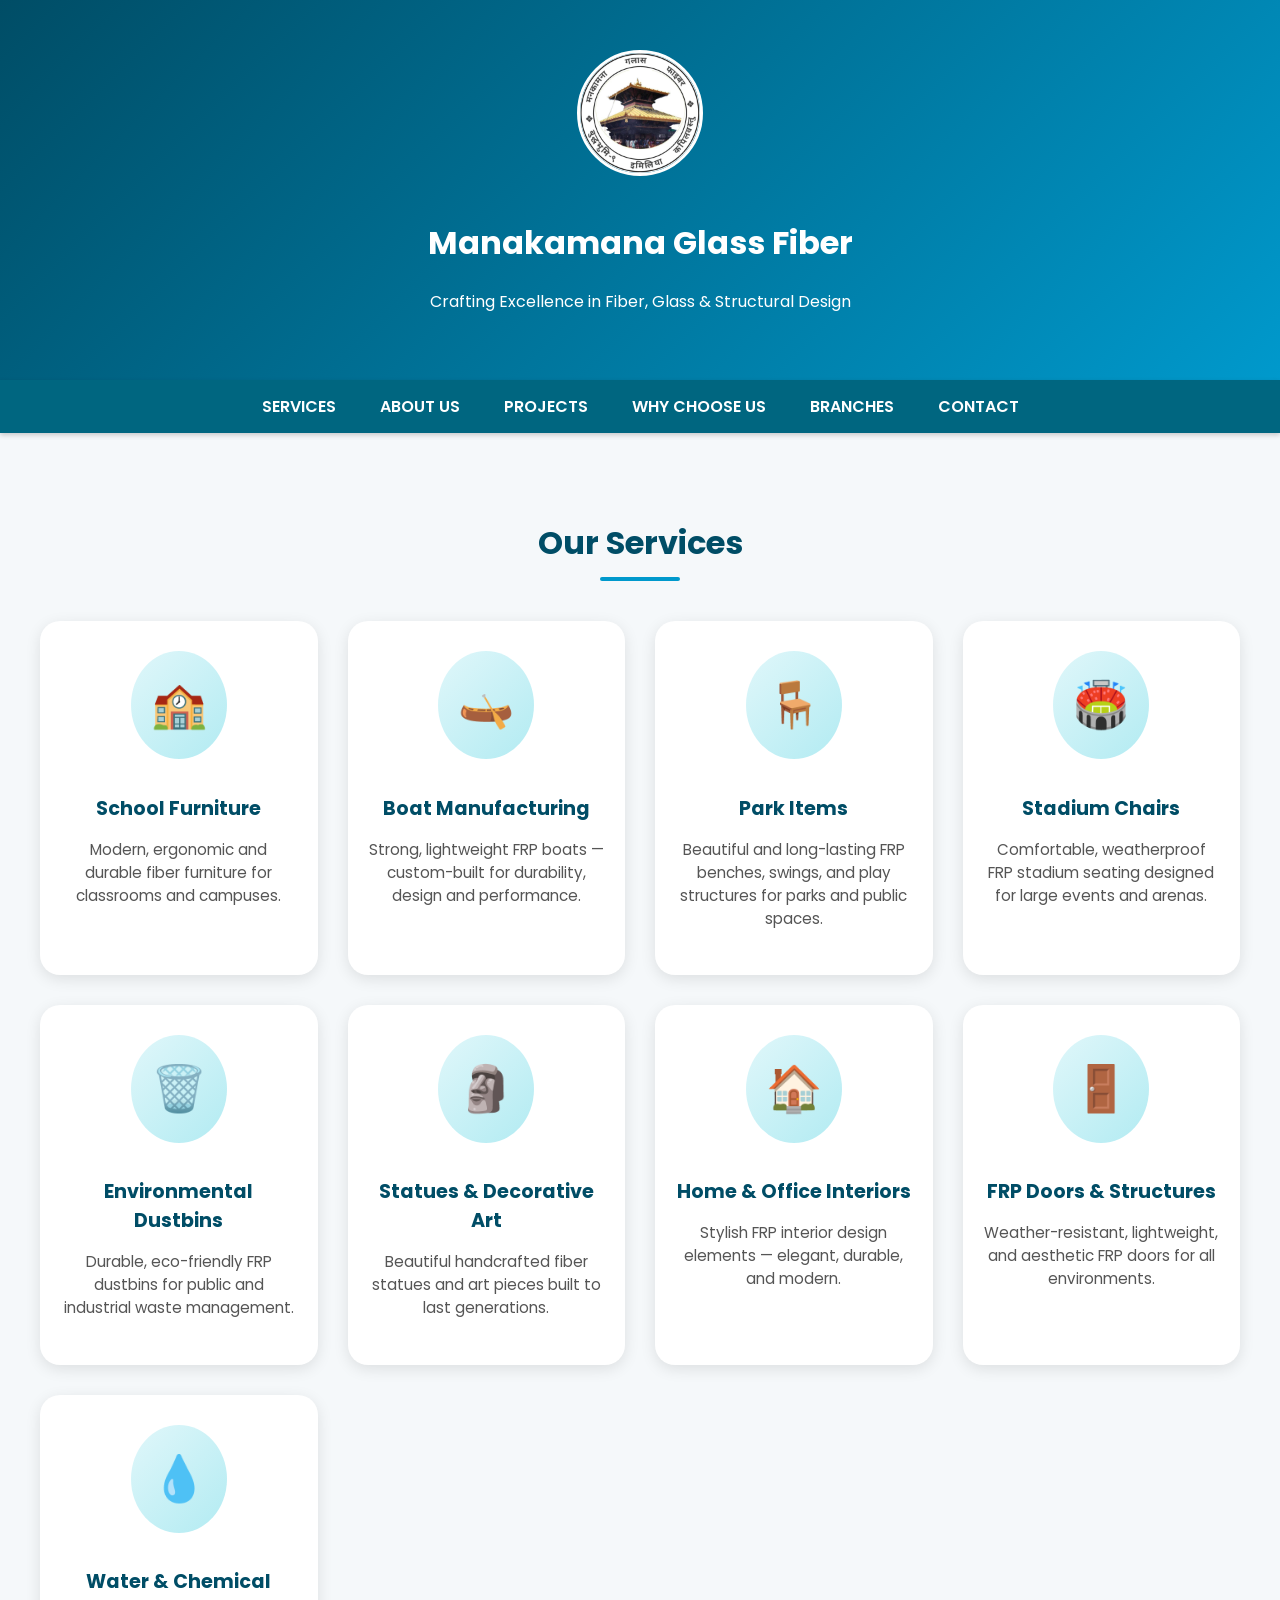
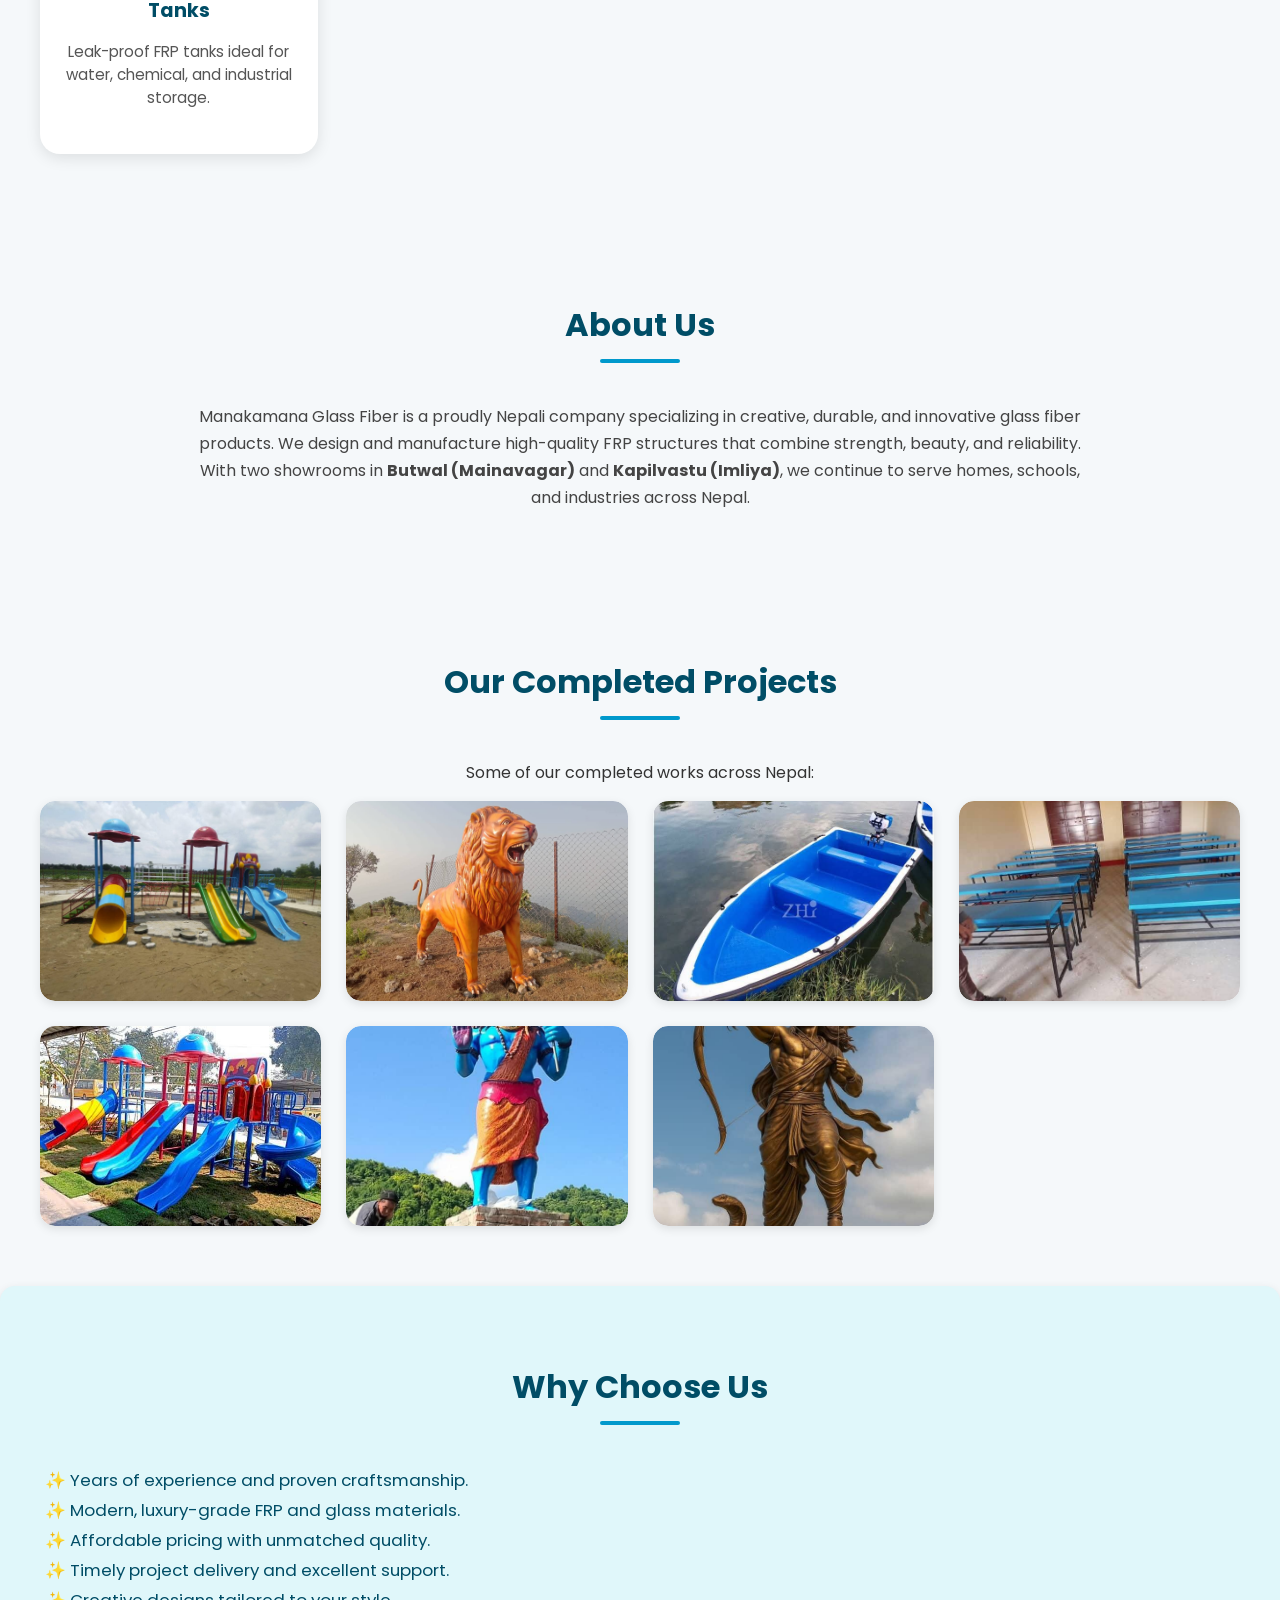
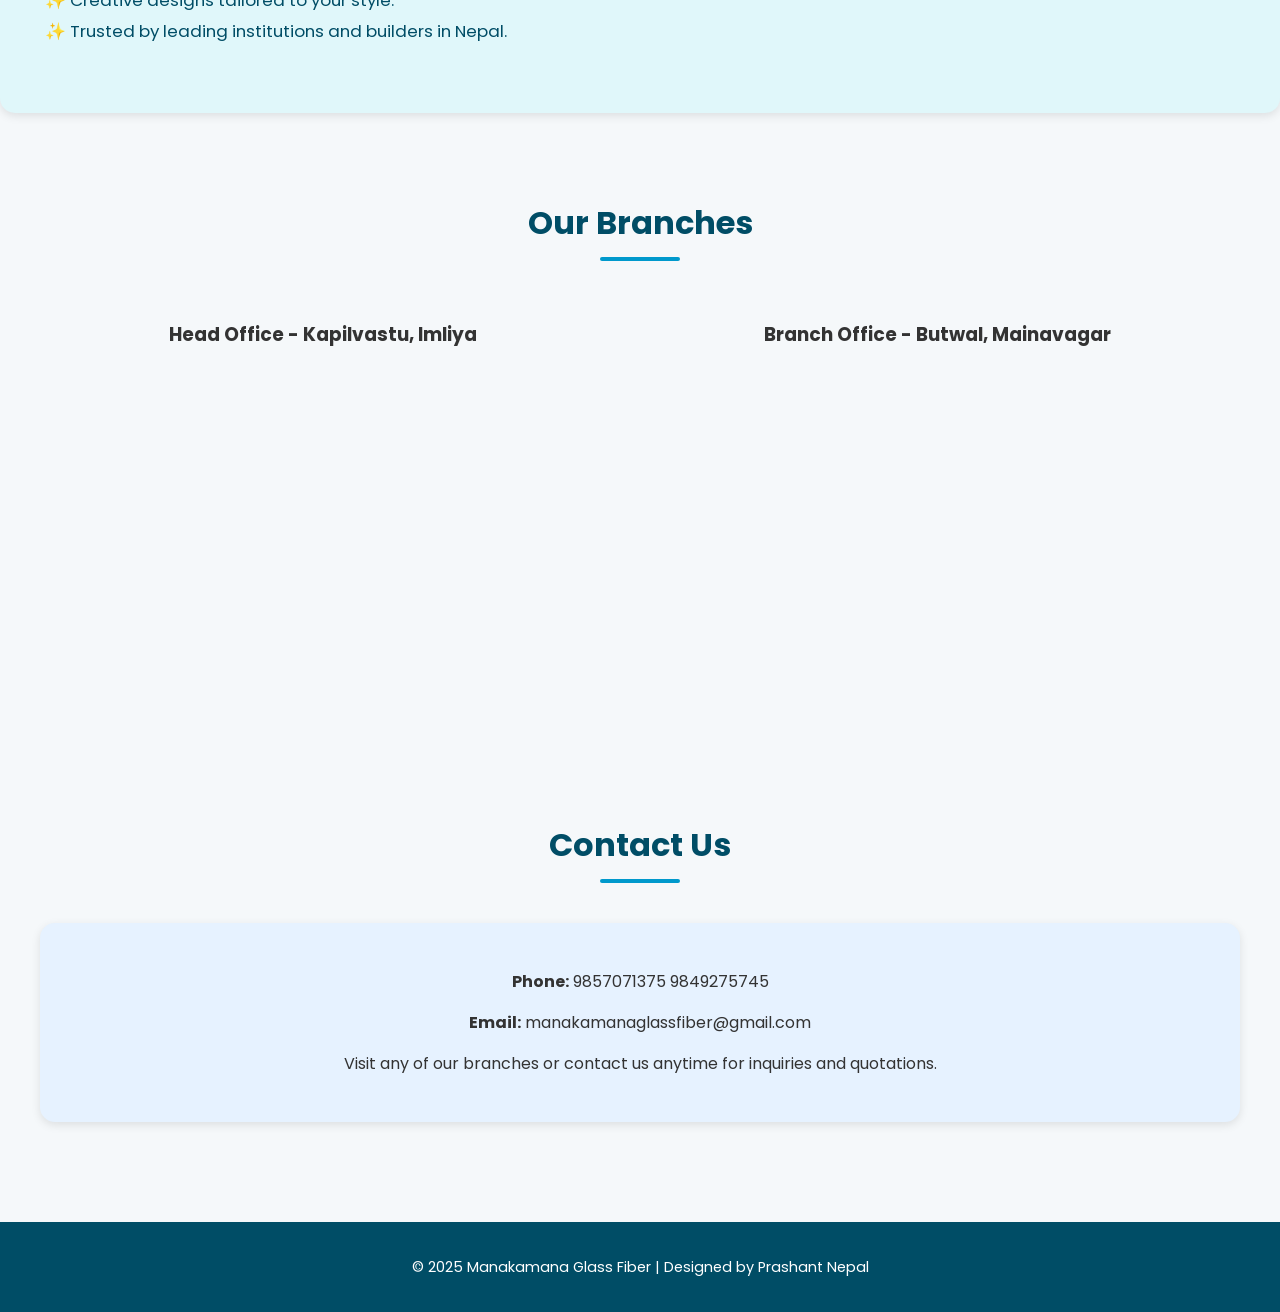
==== index.html @ ef87bfcb "Update index.html" ====
<!DOCTYPE html>
 <html lang="en">
 <head> <meta charset="UTF-8" /> 
<meta name="viewport"
 content="width=device-width, initial-scale=1.0" /> 
<title>Manakamana Glass Fiber | FRP & Fiber Works in Nepal</title>
 <meta name="description" content="Manakamana Glass Fiber specializes in FRP doors, furniture, park items, stadium chairs, boats, tanks, and decorative art across Nepal. Based in Kapilvastu & Butwal."> 
  <meta name="keywords" content="Manakamana Glass Fiber, FRP Nepal, Fiber Works Nepal, Fiberglass Nepal, FRP doors, fiber statues" />
  <meta name="author" content="Manakamana Glass Fiber" />
  <meta name="google-site-verification" content="ISjshIAWrfV8beKKimIus9hTiNmr8MGzmc7Oz-v97TQ" />
  <link rel="icon" href="favicon.ico" type="image/x-icon">
  <style>
 @import url('https://fonts.googleapis.com/css2?family=Poppins:wght@400;600;700&display=swap');
 html { 
scroll-behavior: smooth;
 } 
body { 
font-family: 'Poppins', sans-serif;
 margin: 0; 
padding: 0; 
background-color: #f5f8fa;
 color: #333; 
}
 header {
 background: linear-gradient(135deg, #004d66, #0099cc);
 color: white;
 text-align: center;
 padding: 50px 20px; 
box-shadow: 0 3px 10px rgba(0, 0, 0, 0.2); } 
header img {
 width: 120px;
 height: 120px;
 border-radius: 50%;
 border: 3px solid white; 
margin-bottom: 15px; 
transition: transform 0.3s ease; } 
header img:hover {
 transform: scale(1.08); }
nav { background-color: #006680; display: flex;
 justify-content: center; 
flex-wrap: wrap;
 box-shadow: 0 2px 5px rgba(0, 0, 0, 0.2); }
nav a {
 color: white;
 padding: 14px 22px;
 text-decoration: none;
 font-weight: 600; 
text-transform: uppercase;
transition: background 0.3s;
}
nav a:hover {
 background-color: #0099cc; 
}
 section {
 padding: 60px 20px; 
max-width: 1200px;
 margin: auto; 
animation: fadeInUp 0.8s ease; }
 h2 { 
color: #004d66; 
text-align: center; 
margin-bottom: 40px; 
font-size: 2em;
 position: relative; }
h2::after { 
content: ''; 
display: block; 
width: 80px;
 height: 4px;
 background: #0099cc;
 margin: 10px auto 0;
 border-radius: 2px; }
/* Services */ 
.services { 
display: grid;
 grid-template-columns: repeat(auto-fit, minmax(270px, 1fr));
 gap: 30px;
 }
 .service {
 background-color: white;
 border-radius: 20px;
 padding: 30px 20px;
 text-align: center; 
box-shadow: 0 4px 15px rgba(0, 0, 0, 0.1);
 transition: all 0.4s ease;
 position: relative;
 overflow: hidden;
 }
.service:hover {
 transform: translateY(-10px); 
box-shadow: 0 10px 25px rgba(0, 0, 0, 0.15); 
}
.service-icon { 
font-size: 45px;
 margin-bottom: 15px;
 color: #0099cc;
 background: linear-gradient(135deg, #e0f7fa, #b2ebf2); 
padding: 20px;
 border-radius: 50%;
 display: inline-block;
 transition: transform 0.3s;
 }
.service:hover .service-icon {
 transform: rotate(10deg) scale(1.1);
 }
 .service h3 { 
color: #004d66;
 font-size: 1.2em;
 margin-bottom: 10px;
 }
.service p { 
color: #555; 
font-size: 0.95em;
 }
 /* About */
 #about p { 
max-width: 900px;
 margin: auto; 
text-align: center;
 font-size: 1em;
 line-height: 1.7; 
color: #444;
 }
/* Projects */
 .projects { 
display: grid; 
grid-template-columns: repeat(auto-fit, minmax(260px, 1fr));
 gap: 25px;
 justify-content: center; 
} 
.project-box { 
width: 100%;
 height: 200px;
 border-radius: 15px; 
overflow: hidden;
 box-shadow: 0 3px 10px rgba(0, 0, 0, 0.1);
 transition: transform 0.3s ease;
 position: relative; 
}
.project-box:hover { 
transform: scale(1.05);
 }
 .projects img { 
width: 100%; 
height: 100%; 
object-fit: cover; 
border-radius: 15px; 
}
 /* Why Us */
 .why-us {
 background-color: #e0f7fa;
 padding: 50px; 
border-radius: 15px;
 box-shadow: 0 3px 10px rgba(0, 0, 0, 0.1); 
}
.why-us ul { 
list-style-type: "✨ "; 
padding-left: 20px;
 font-size: 1.05em;
 line-height: 1.8;
 color: #004d66; 
} 
/* Map */
 .map-container {
 display: flex;
 flex-wrap: wrap;
 justify-content: space-around;
 gap: 30px;
 }
iframe { 
border: 0;
 width: 100%;
 max-width: 500px; 
height: 300px;
 border-radius: 15px;
 }
 /* Contact */
 .contact {
 background-color: #e6f2ff;
 border-radius: 15px; 
padding: 30px;
 text-align: center; 
box-shadow: 0 3px 10px rgba(0, 0, 0, 0.1);
 }
footer { 
background-color: #004d66; 
color: white;
 text-align: center;
 padding: 20px; 
font-size: 0.9em;
 margin-top: 40px;
 }
 @keyframes fadeInUp { 
0% {
 opacity: 0;
 transform: translateY(20px);
 }
 100% {
 opacity: 1;
 transform: translateY(0);
 }
 }
@media (max-width: 768px) {
 header img {
 width: 90px;
 height: 90px;
 }
 }
 </style>
 </head>
 <body> 
<header> 
<img src="logo.jpg.jpg" alt="Manakamana Glass Fiber Logo" />
 <h1>Manakamana Glass Fiber</h1>
 <p>Crafting Excellence in Fiber, Glass & Structural Design</p> 
</header>
<nav>
 <a href="#services">Services</a> 
<a href="#about">About Us</a>
 <a href="#projects">Projects</a>
 <a href="#whyus">Why Choose Us</a> 
<a href="#branches">Branches</a>
 <a href="#contact">Contact</a> 
</nav>
 <!-- Services --> 
<section id="services"> 
<h2>Our Services</h2> 
<div class="services"> 
<div class="service"> 
<div class="service-icon">🏫</div>
 <h3>School Furniture</h3> <p>Modern, ergonomic and durable fiber furniture for classrooms and campuses.</p> 
</div>
<div class="service">
 <div class="service-icon">🛶</div>
 <h3>Boat Manufacturing</h3>
 <p>Strong, lightweight FRP boats — custom-built for durability, design and performance.</p> 
</div>
 <div class="service">
 <div class="service-icon">🪑</div> 
<h3>Park Items</h3> 
<p>Beautiful and long-lasting FRP benches, swings, and play structures for parks and public spaces.</p> 
</div>
 <div class="service"> 
<div class="service-icon">🏟️</div> 
<h3>Stadium Chairs</h3>
 <p>Comfortable, weatherproof FRP stadium seating designed for large events and arenas.</p>
 </div>
<div class="service">
 <div class="service-icon">🗑️</div>
 <h3>Environmental Dustbins</h3>
 <p>Durable, eco-friendly FRP dustbins for public and industrial waste management.</p>
 </div>
 <div class="service">
 <div class="service-icon">🗿</div>
 <h3>Statues & Decorative Art</h3>
 <p>Beautiful handcrafted fiber statues and art pieces built to last generations.</p>
 </div>
 <div class="service"> 
<div class="service-icon">🏠</div>
 <h3>Home & Office Interiors</h3>
 <p>Stylish FRP interior design elements — elegant, durable, and modern.</p>
 </div>
<div class="service">
 <div class="service-icon">🚪</div> 
<h3>FRP Doors & Structures</h3> 
<p>Weather-resistant, lightweight, and aesthetic FRP doors for all environments.</p>
 </div>
 <div class="service">
 <div class="service-icon">💧</div>
 <h3>Water & Chemical Tanks</h3>
 <p>Leak-proof FRP tanks ideal for water, chemical, and industrial storage.</p> 
</div>
 </div>
 </section>
<!-- About --> 
<section id="about"> 
<h2>About Us</h2>
 <p>
 Manakamana Glass Fiber is a proudly Nepali company specializing in creative, durable, and innovative glass fiber products. We design and manufacture high-quality FRP structures that combine strength, beauty, and reliability. With two showrooms in <b>Butwal (Mainavagar)</b> and <b>Kapilvastu (Imliya)</b>, we continue to serve homes, schools, and industries across Nepal.
 </p>
 </section>
<!-- Projects -->
 <section id="projects"> 
<h2>Our Completed Projects</h2>
 <p style="text-align:center;">Some of our completed works across Nepal:</p>
 <div class="projects">
 <div class="project-box">
 <img src="project1.jpg.jpg" alt="FRP Doors Project">
 </div>
 <div class="project-box">
 <img src="project2.jpg.jpg" alt="Park Bench Project"> 
</div>
 <div class="project-box">
 <img src="project3.jpg.jpg" alt="Boat Manufacturing Project"> 
</div>
 <div class="project-box">
 <img src="project4.jpg" alt="Dustbin Installation">
 </div>
 <div class="project-box">
 <img src="project5.jpg" alt="Dustbin Installation">
 </div>
<div class="project-box"> 
<img src="project6.jpg" alt="Dustbin Installation">
 </div>
 <div class="project-box"> 
<img src="project7.jpg" alt="Dustbin Installation">
 </div>
 </section>
<!-- Why Choose Us -->
 <section id="whyus" class="why-us"> 
<h2>Why Choose Us</h2> 
<ul>
 <li>Years of experience and proven craftsmanship.</li>
 <li>Modern, luxury-grade FRP and glass materials.</li>
 <li>Affordable pricing with unmatched quality.</li>
 <li>Timely project delivery and excellent support.</li> 
<li>Creative designs tailored to your style.</li> 
<li>Trusted by leading institutions and builders in Nepal.</li>
 </ul>
 </section>
<!-- Branches --> 
<section id="branches">
 <h2>Our Branches</h2>
 <div class="map-container">
 <div> 
<h3>Head Office - Kapilvastu, Imliya</h3>
 <iframe src="https://www.google.com/maps?q=Imliya,+Kapilvastu,+Nepal&output=embed">
</iframe> 
</div>
 <div> 
<h3>Branch Office - Butwal, Mainavagar</h3> 
<iframe src="https://www.google.com/maps?q=Mainavagar,+Butwal,+Nepal&output=embed">
</iframe>
 </div>
 </div>
 </section>
<!-- Contact -->
 <section id="contact">
 <h2>Contact Us</h2>
 <div class="contact"> 
<p><strong>Phone:</strong> 9857071375 9849275745 </p> 
<p><strong>Email:</strong> manakamanaglassfiber@gmail.com</p> 
<p>Visit any of our branches or contact us anytime for inquiries and quotations.</p>
 </div> 
</section>
<footer> 
<p>&copy; 2025 Manakamana Glass Fiber | Designed by Prashant Nepal</p>
 </footer>
 </body>
 </html>
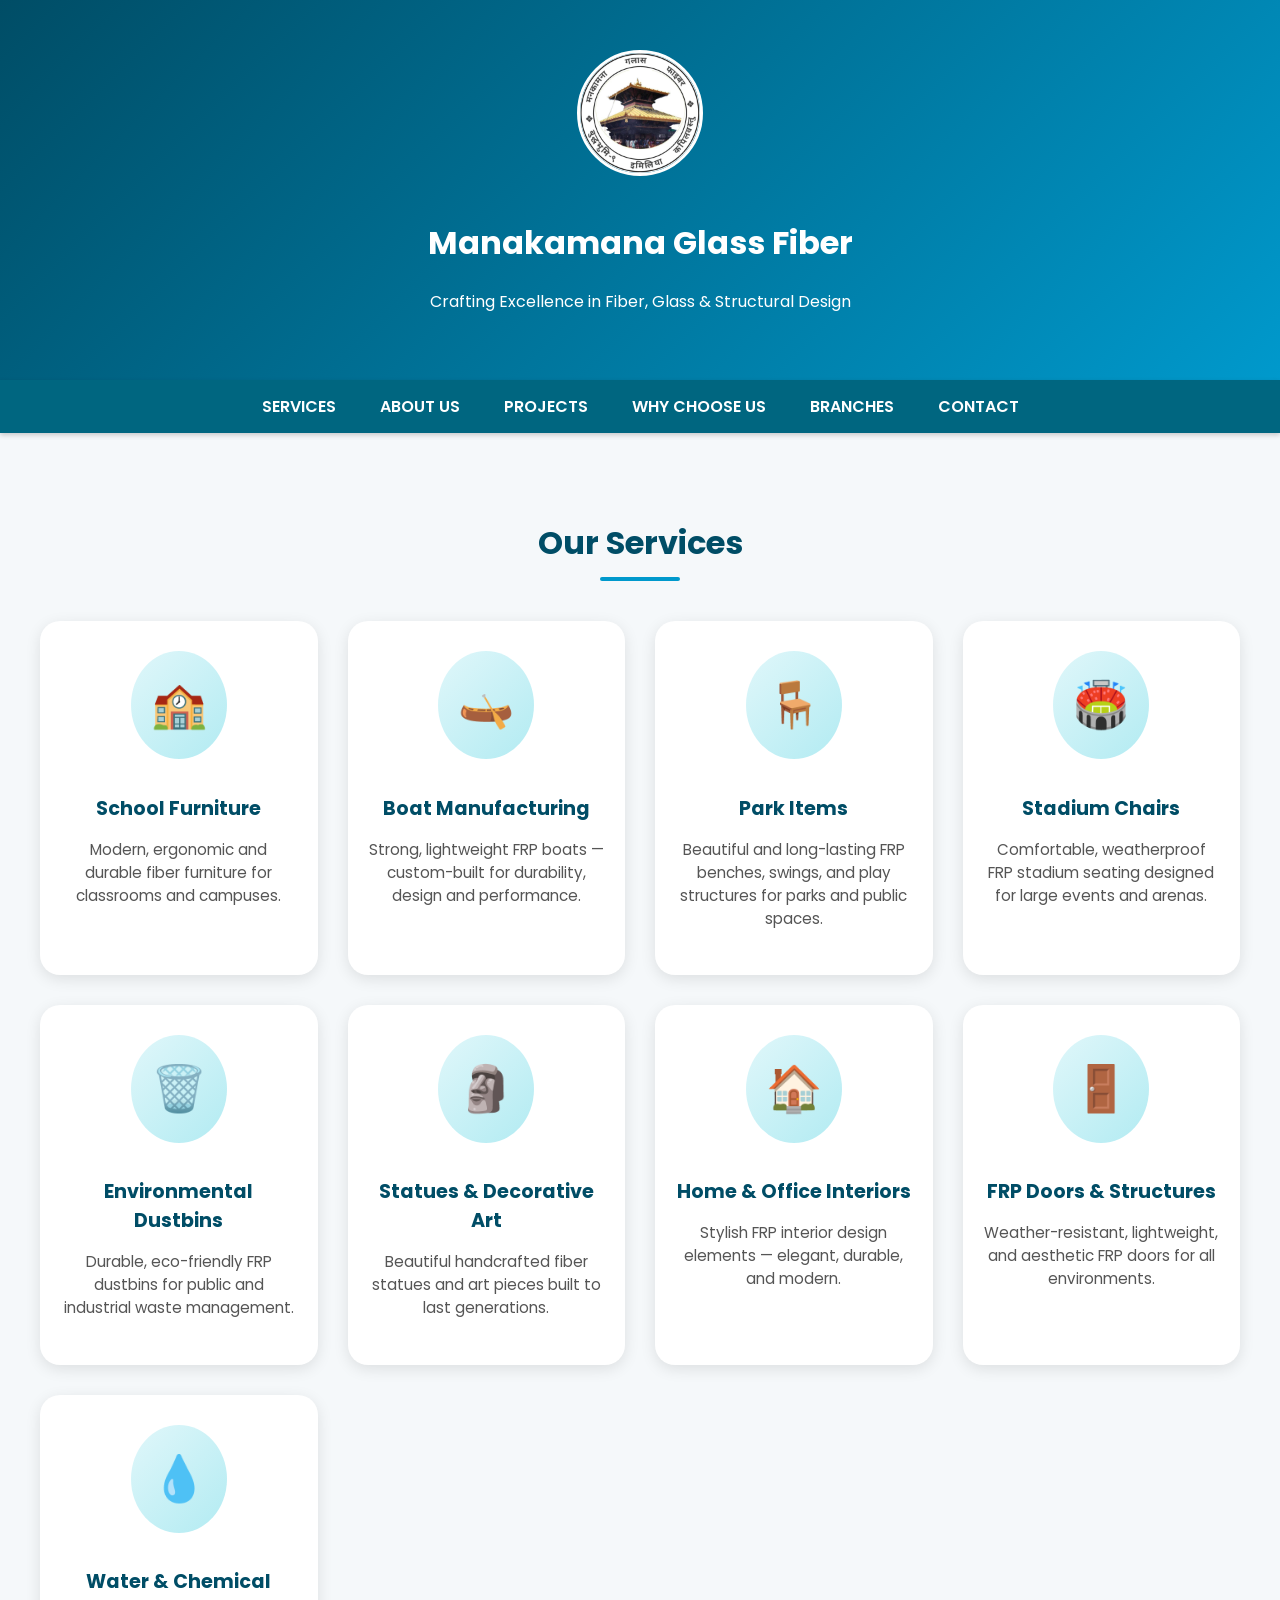
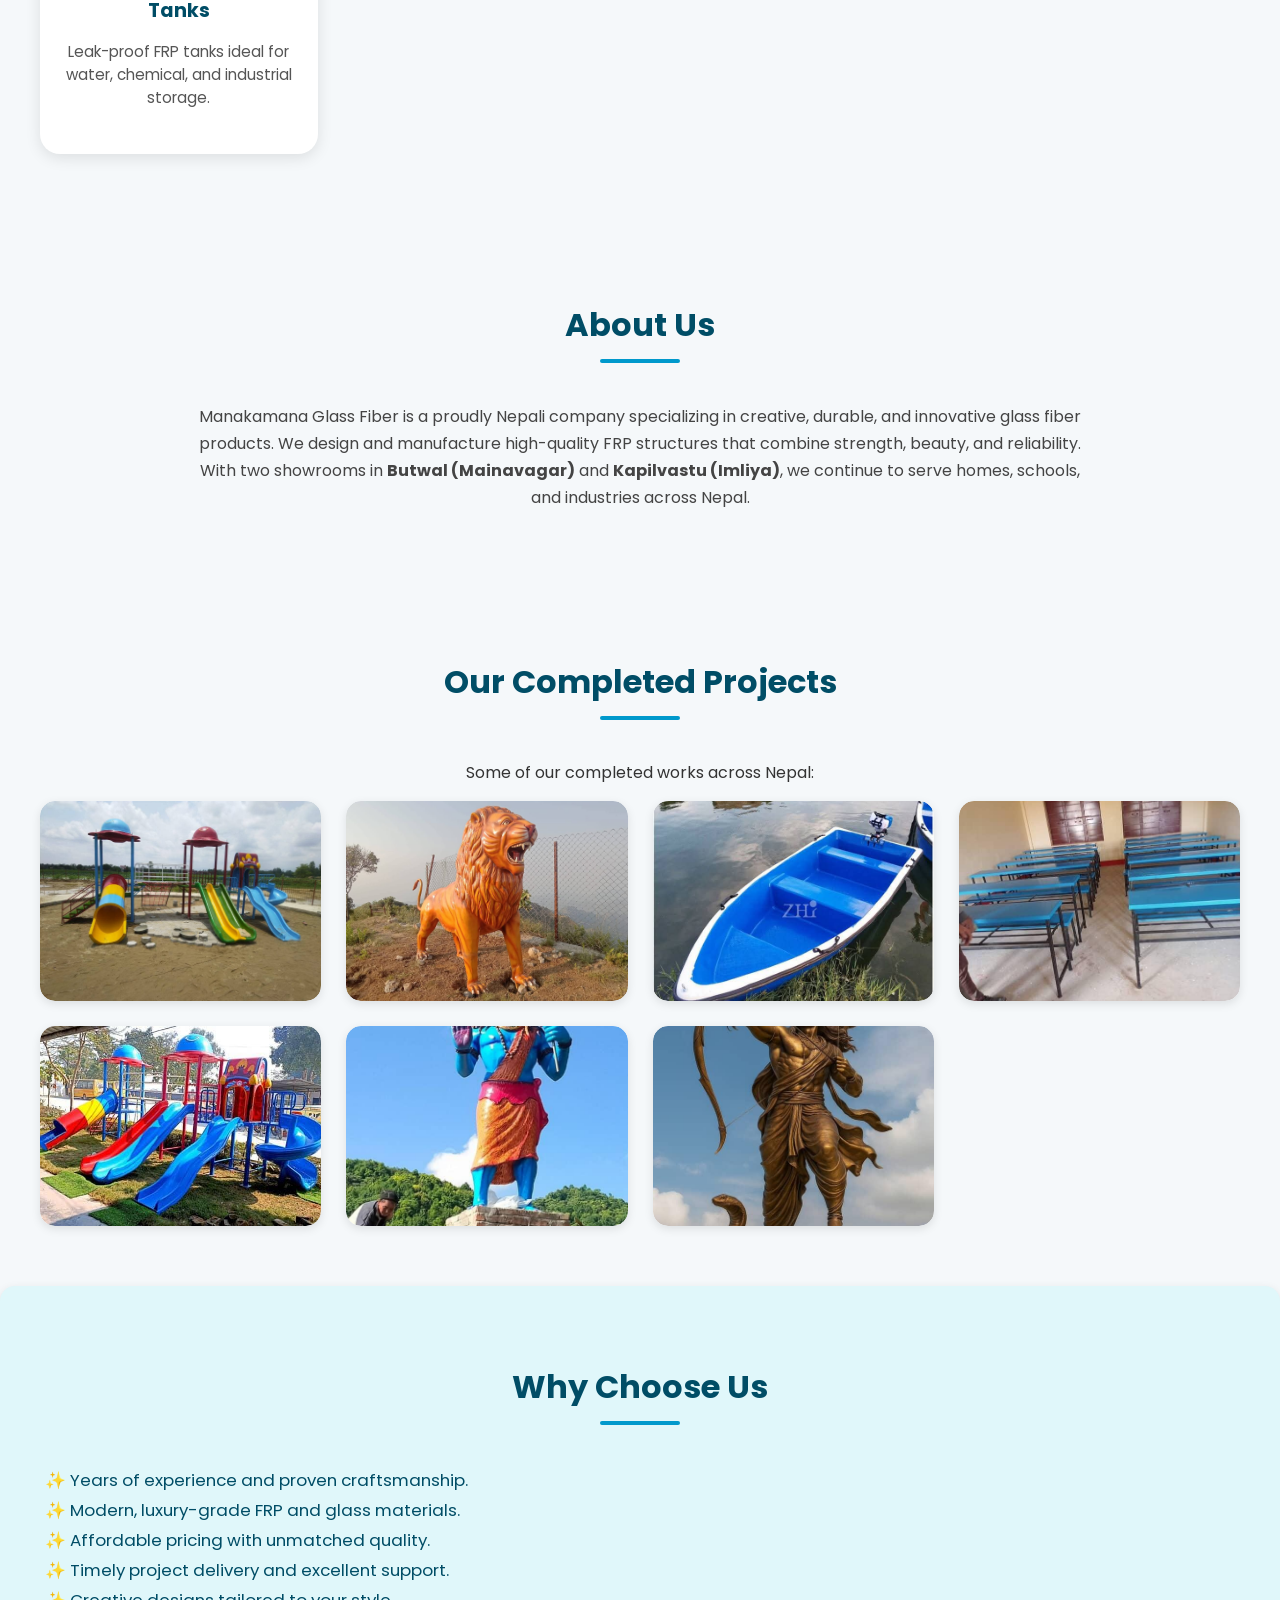
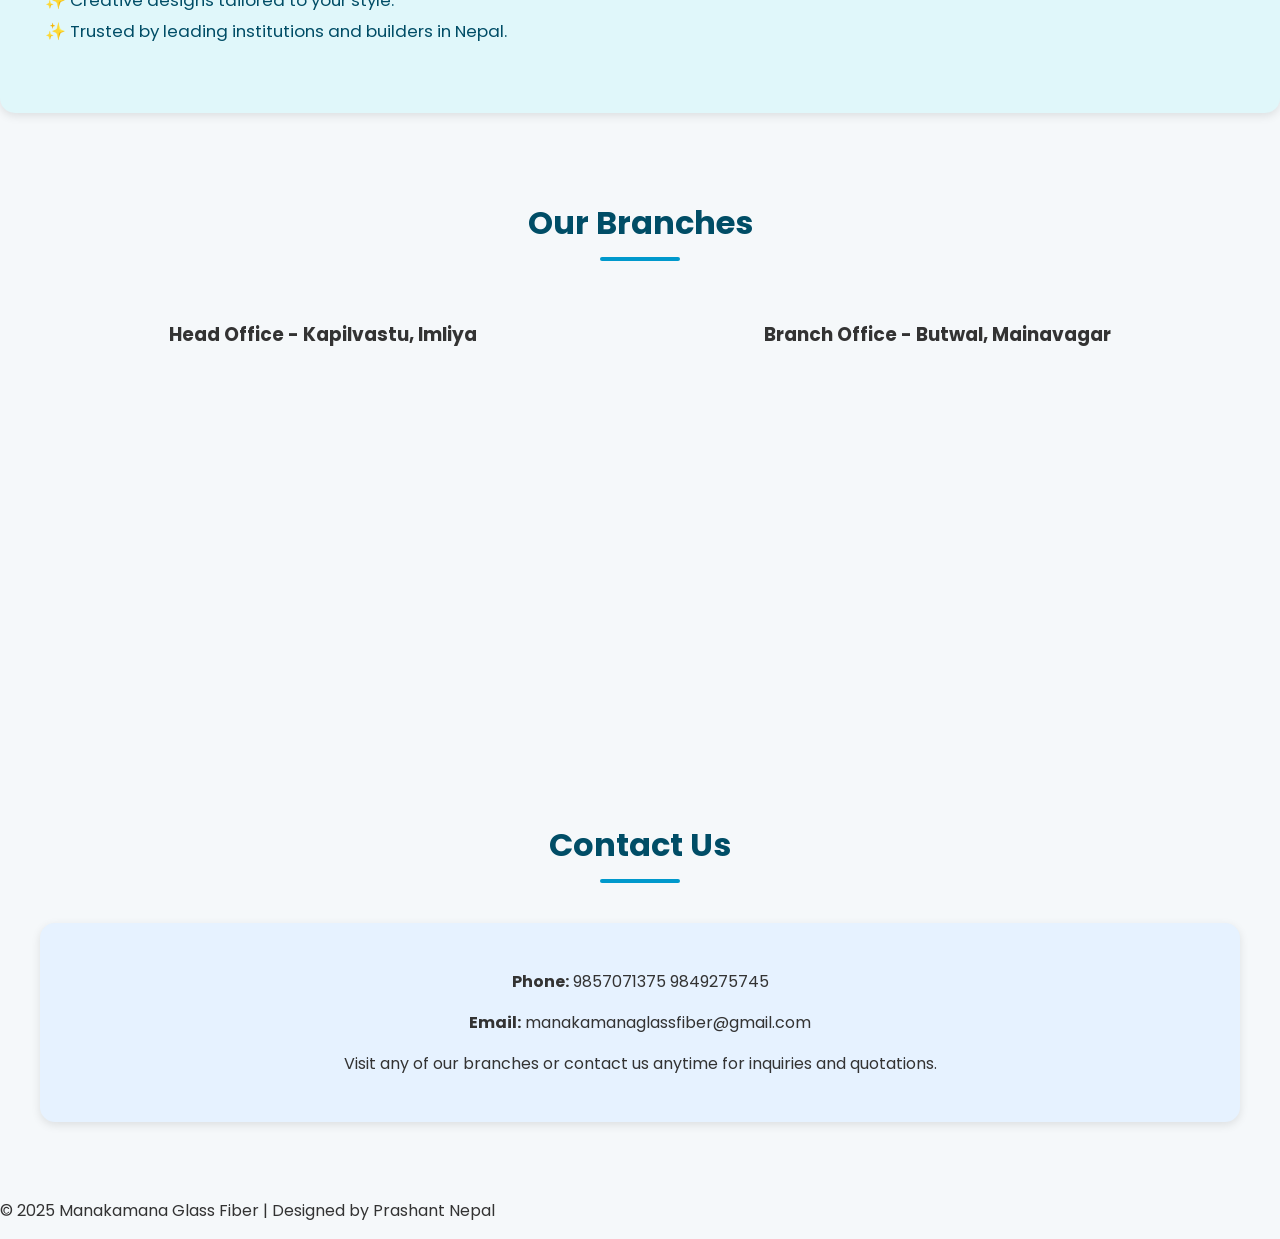
==== commit 86404dac: "Update index.html" ====
--- a/index.html
+++ b/index.html
@@ -3,12 +3,13 @@
  <head> <meta charset="UTF-8" /> 
 <meta name="viewport"
  content="width=device-width, initial-scale=1.0" /> 
-<title>Manakamana Glass Fiber | FRP & Fiber Works in Nepal</title>
- <meta name="description" content="Manakamana Glass Fiber specializes in FRP doors, furniture, park items, stadium chairs, boats, tanks, and decorative art across Nepal. Based in Kapilvastu & Butwal."> 
+<title>Best Glass Fiber Company in Nepal | Manakamana Glass Fiber</title>
   <meta name="keywords" content="Manakamana Glass Fiber, FRP Nepal, Fiber Works Nepal, Fiberglass Nepal, FRP doors, fiber statues" />
+  <meta name="description" content="Leading glass fiber company in Nepal providing fiberglass (FRP) products like fiber doors, tanks, roofing sheets, and custom solutions.">
   <meta name="author" content="Manakamana Glass Fiber" />
   <meta name="google-site-verification" content="ISjshIAWrfV8beKKimIus9hTiNmr8MGzmc7Oz-v97TQ" />
-  <link rel="icon" href="favicon.ico" type="image/x-icon">
+ <link rel="icon" href="favicon.ico" type="image/x-icon">
+  <link rel="canonical" href="https://manakamanaglassfiber.com.np/">
   <style>
  @import url('https://fonts.googleapis.com/css2?family=Poppins:wght@400;600;700&display=swap');
  html { 
@@ -182,6 +183,14 @@
  text-align: center; 
 box-shadow: 0 3px 10px rgba(0, 0, 0, 0.1);
  }
+   <h2>Our Articles</h2>
+<ul>
+<li><a href="what-is-glass-fiber.html">What is Glass Fiber?</a></li>
+<li><a href="uses-of-fiberglass-nepal.html">Uses of Fiberglass in Nepal</a></li>
+<li><a href="frp-vs-steel.html">FRP vs Steel</a></li>
+<li><a href="benefits-of-fiber-doors.html">Benefits of Fiber Doors</a></li>
+<li><a href="why-fiberglass-is-durable.html">Why Fiberglass is Durable</a></li>
+</ul>
 footer { 
 background-color: #004d66; 
 color: white;
@@ -359,3 +368,6 @@
 
 
 
+
+
+
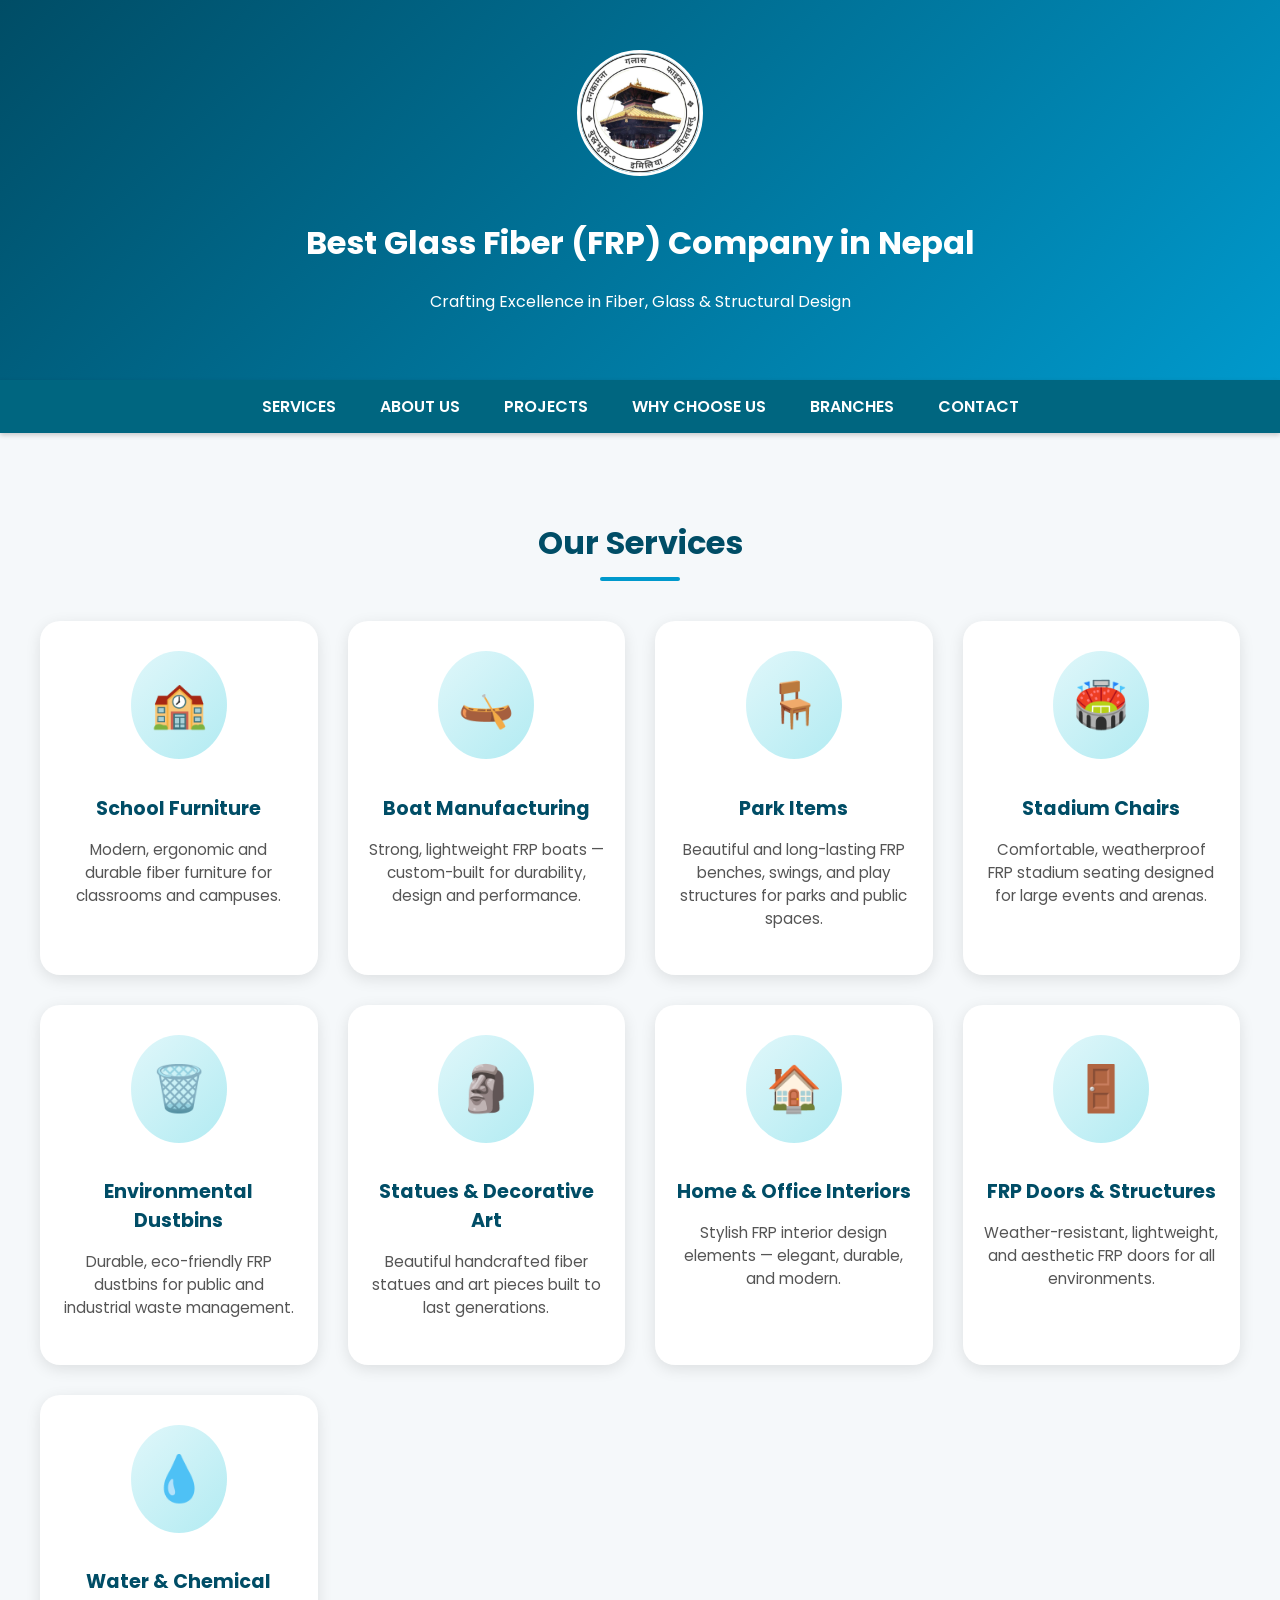
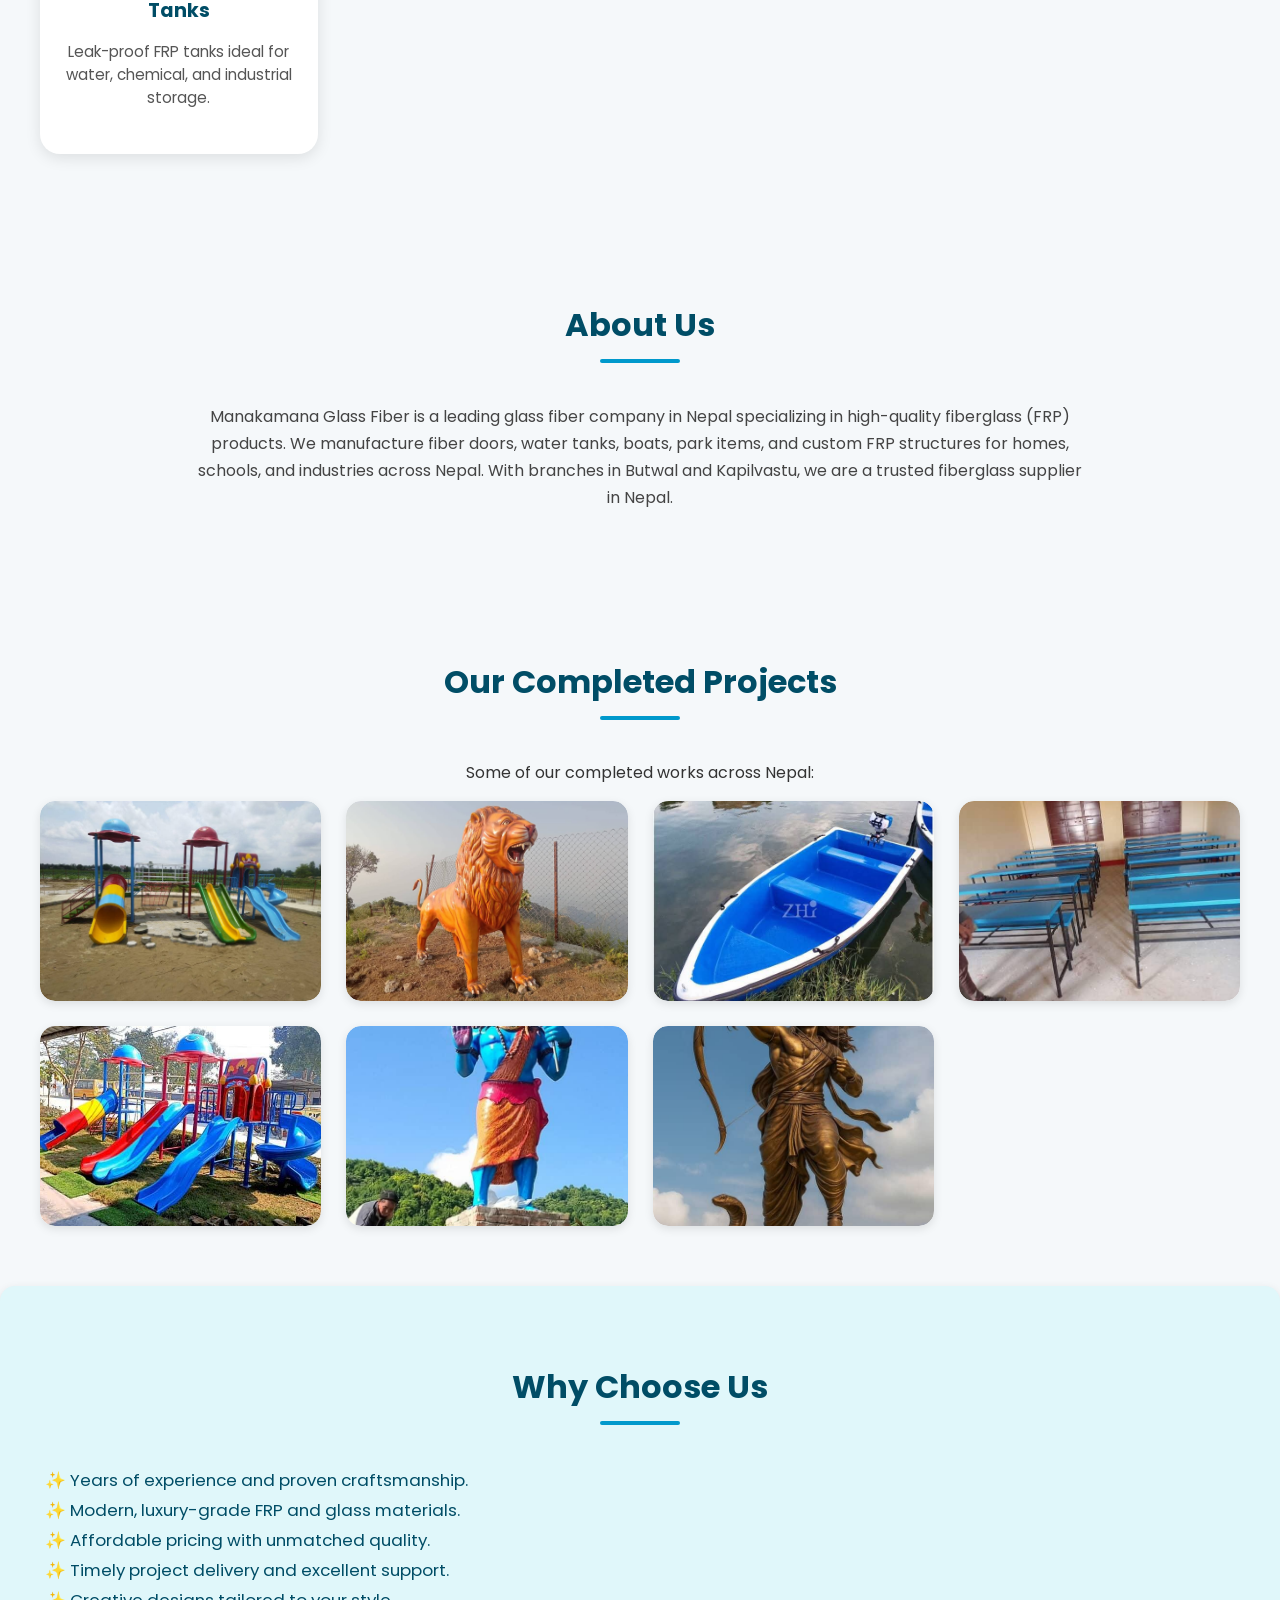
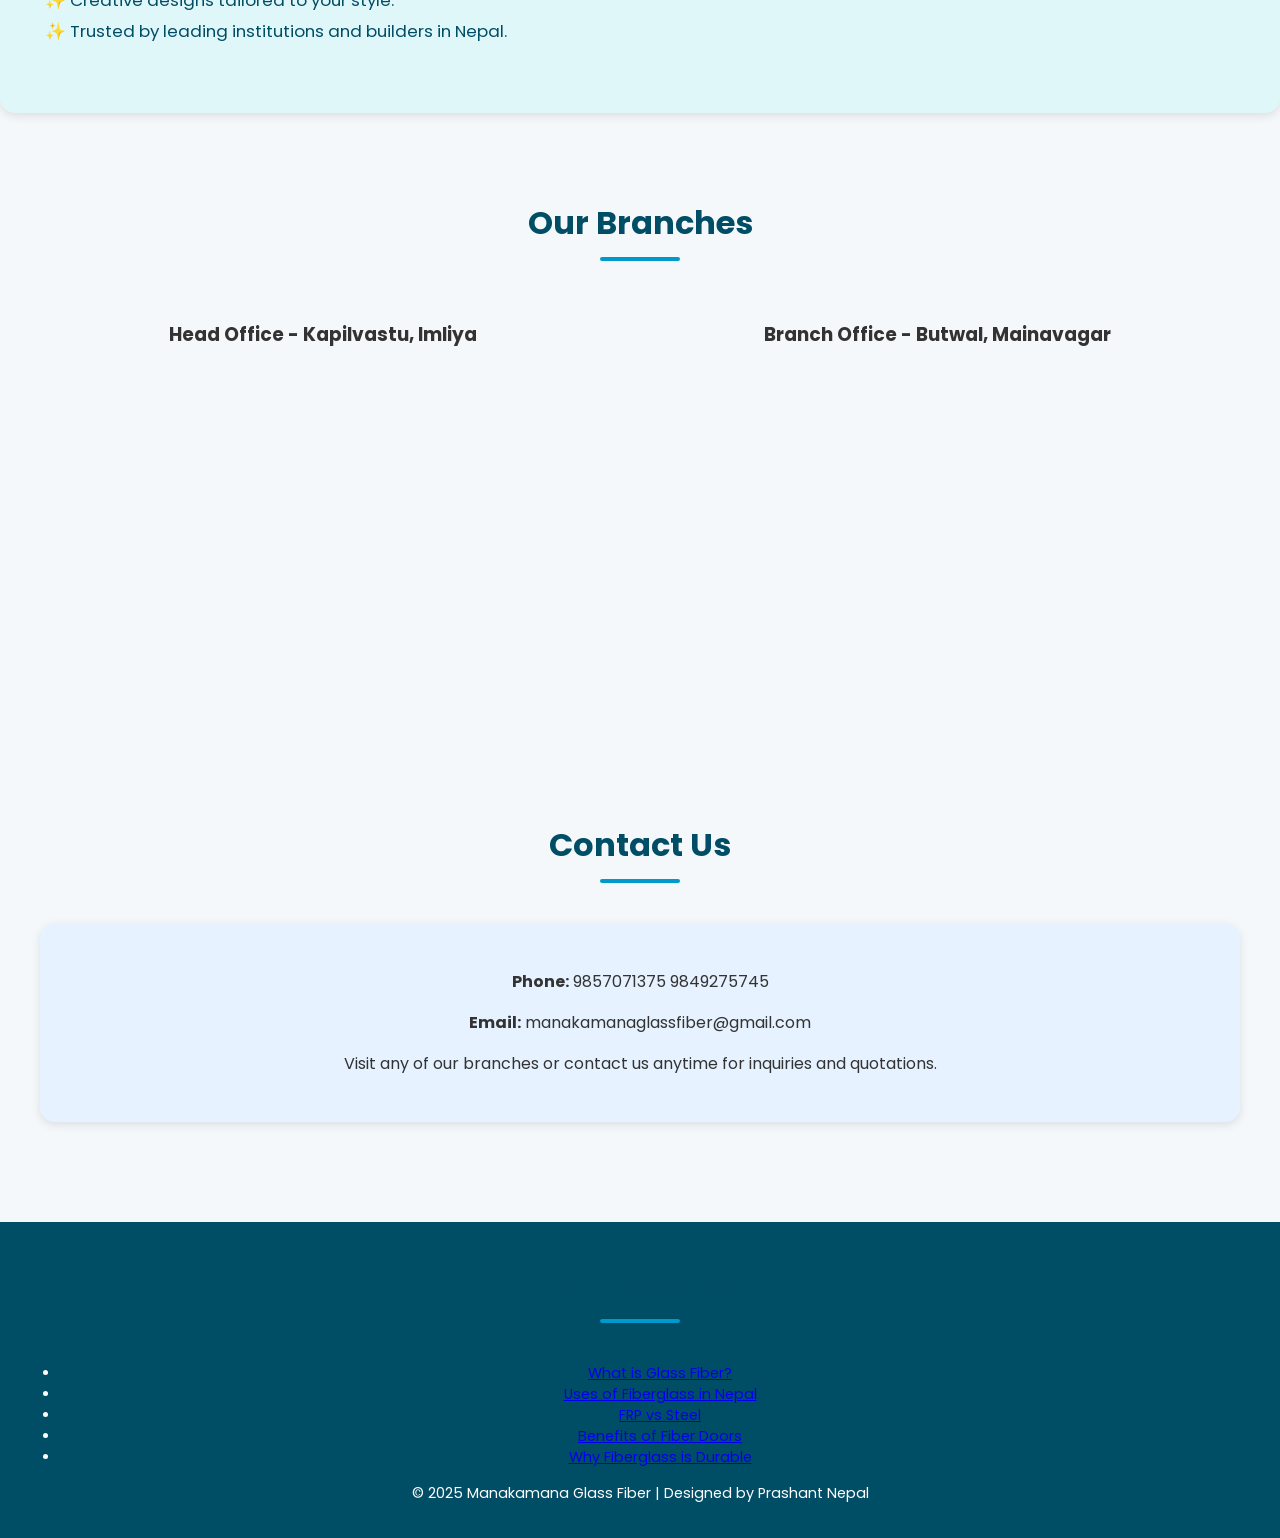
==== commit 9f2545dd: "Update index.html" ====
--- a/index.html
+++ b/index.html
@@ -183,14 +183,6 @@
  text-align: center; 
 box-shadow: 0 3px 10px rgba(0, 0, 0, 0.1);
  }
-   <h2>Our Articles</h2>
-<ul>
-<li><a href="what-is-glass-fiber.html">What is Glass Fiber?</a></li>
-<li><a href="uses-of-fiberglass-nepal.html">Uses of Fiberglass in Nepal</a></li>
-<li><a href="frp-vs-steel.html">FRP vs Steel</a></li>
-<li><a href="benefits-of-fiber-doors.html">Benefits of Fiber Doors</a></li>
-<li><a href="why-fiberglass-is-durable.html">Why Fiberglass is Durable</a></li>
-</ul>
 footer { 
 background-color: #004d66; 
 color: white;
@@ -220,7 +212,7 @@
  <body> 
 <header> 
 <img src="logo.jpg.jpg" alt="Manakamana Glass Fiber Logo" />
- <h1>Manakamana Glass Fiber</h1>
+ <h1>Best Glass Fiber (FRP) Company in Nepal</h1>
  <p>Crafting Excellence in Fiber, Glass & Structural Design</p> 
 </header>
 <nav>
@@ -284,9 +276,9 @@
 <!-- About --> 
 <section id="about"> 
 <h2>About Us</h2>
- <p>
- Manakamana Glass Fiber is a proudly Nepali company specializing in creative, durable, and innovative glass fiber products. We design and manufacture high-quality FRP structures that combine strength, beauty, and reliability. With two showrooms in <b>Butwal (Mainavagar)</b> and <b>Kapilvastu (Imliya)</b>, we continue to serve homes, schools, and industries across Nepal.
- </p>
+<p>
+Manakamana Glass Fiber is a leading glass fiber company in Nepal specializing in high-quality fiberglass (FRP) products. We manufacture fiber doors, water tanks, boats, park items, and custom FRP structures for homes, schools, and industries across Nepal. With branches in Butwal and Kapilvastu, we are a trusted fiberglass supplier in Nepal.
+</p>
  </section>
 <!-- Projects -->
  <section id="projects"> 
@@ -353,6 +345,14 @@
  </div> 
 </section>
 <footer> 
+ <h2>Our Articles</h2>
+<ul>
+<li><a href="what-is-glass-fiber.html">What is Glass Fiber?</a></li>
+<li><a href="uses-of-fiberglass-nepal.html">Uses of Fiberglass in Nepal</a></li>
+<li><a href="frp-vs-steel.html">FRP vs Steel</a></li>
+<li><a href="benefits-of-fiber-doors.html">Benefits of Fiber Doors</a></li>
+<li><a href="why-fiberglass-is-durable.html">Why Fiberglass is Durable</a></li>
+</ul>
 <p>&copy; 2025 Manakamana Glass Fiber | Designed by Prashant Nepal</p>
  </footer>
  </body>
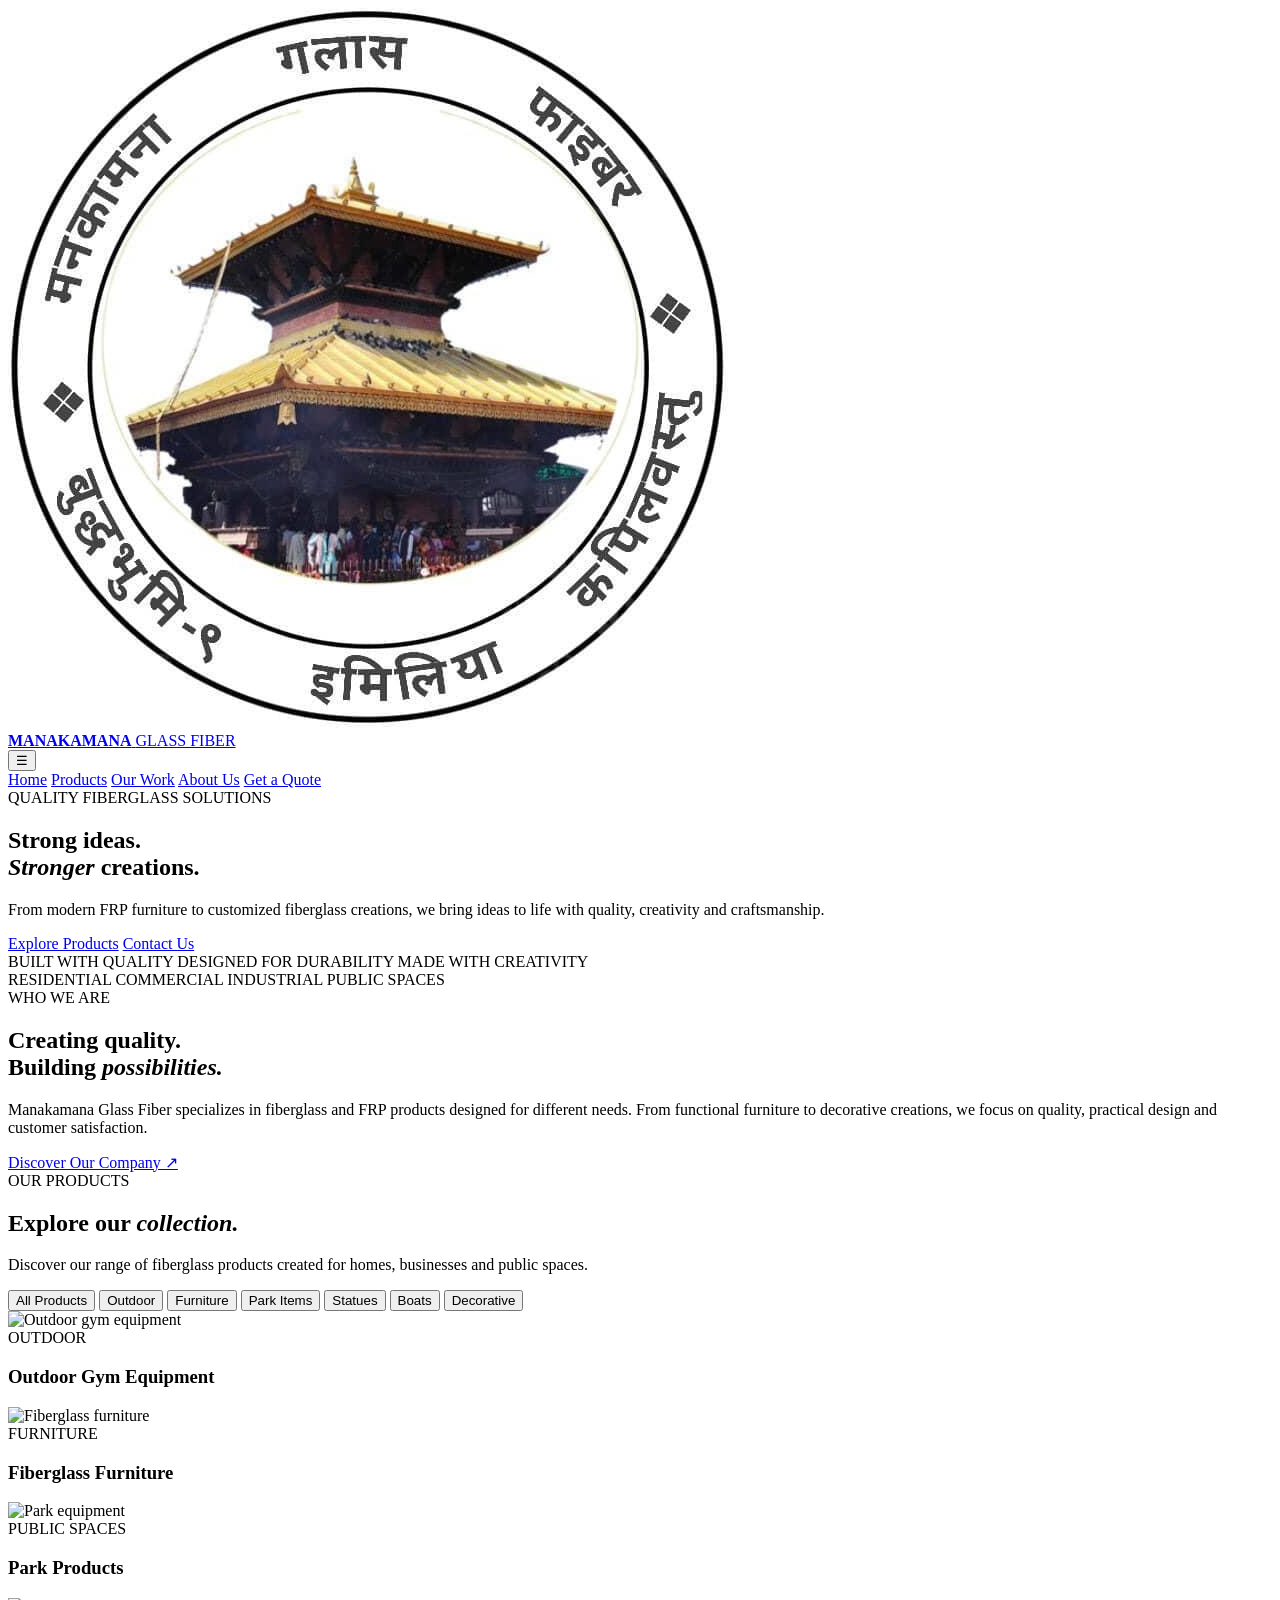
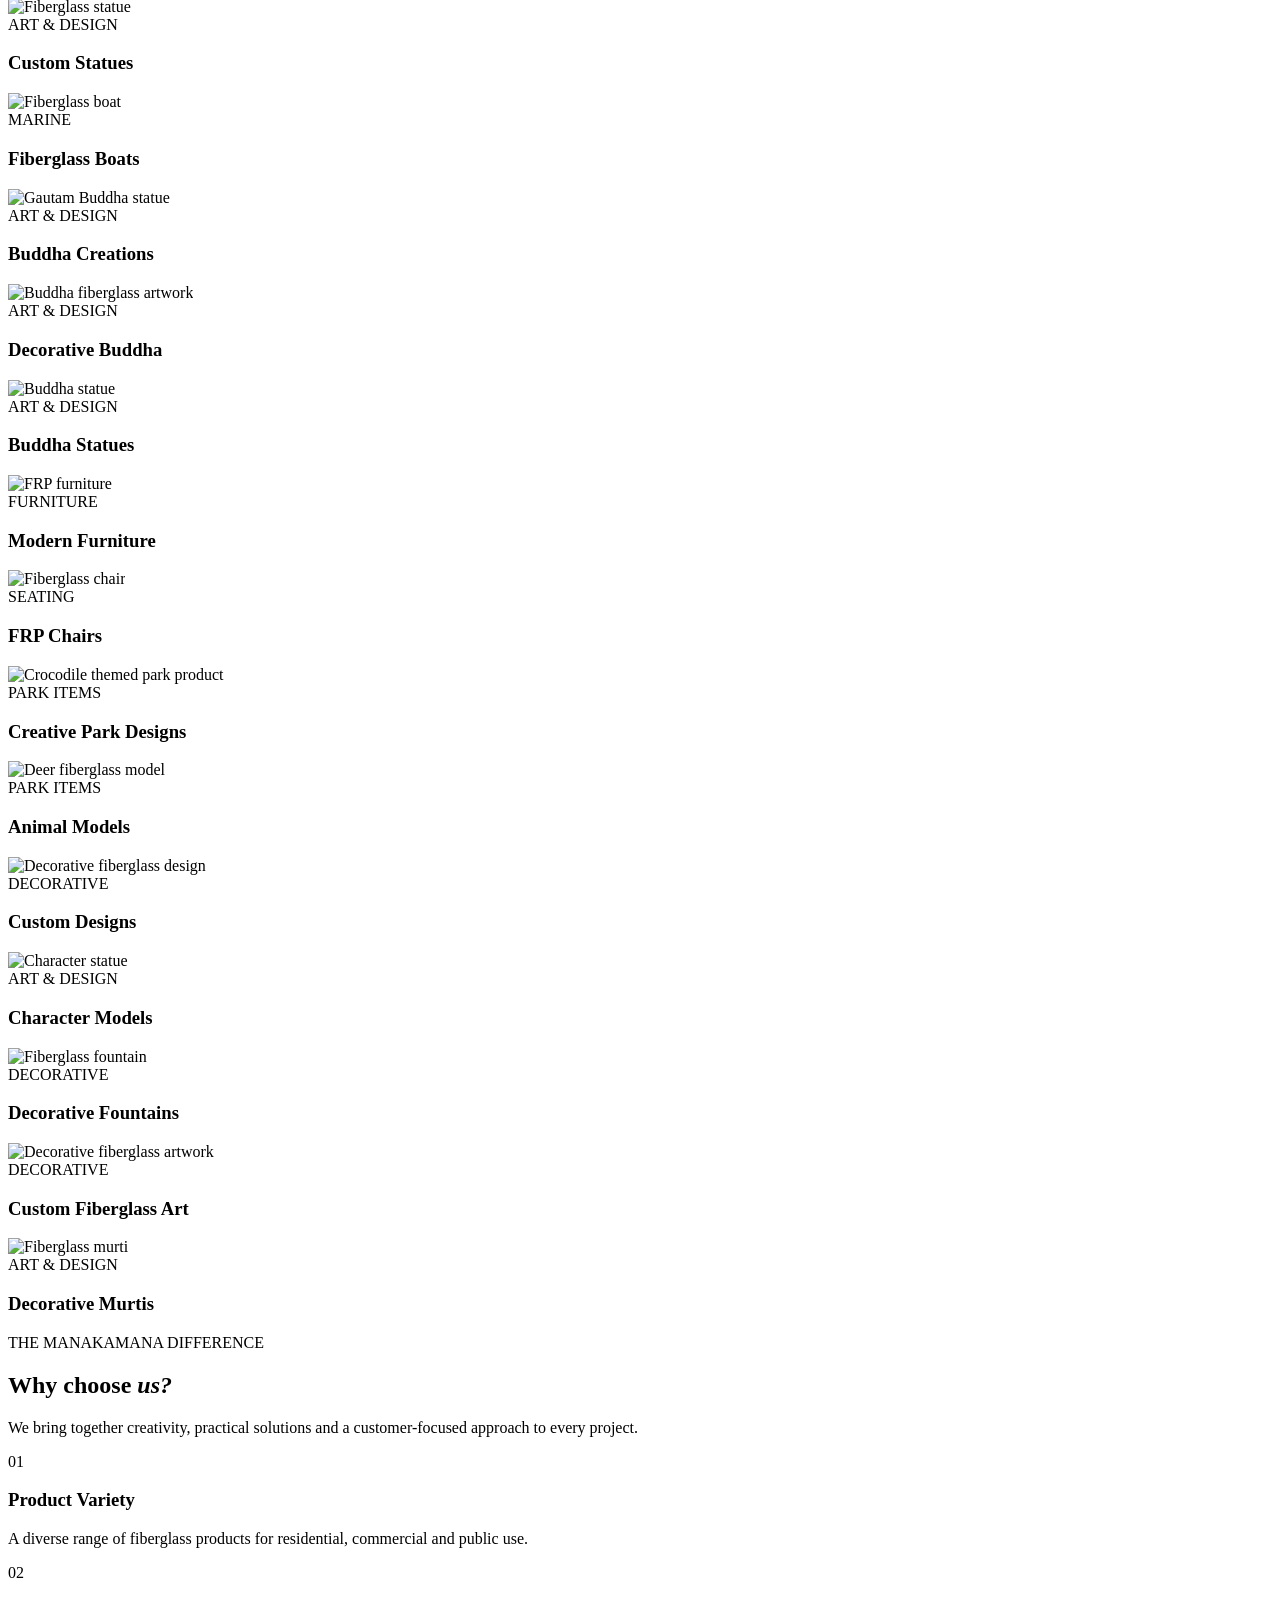
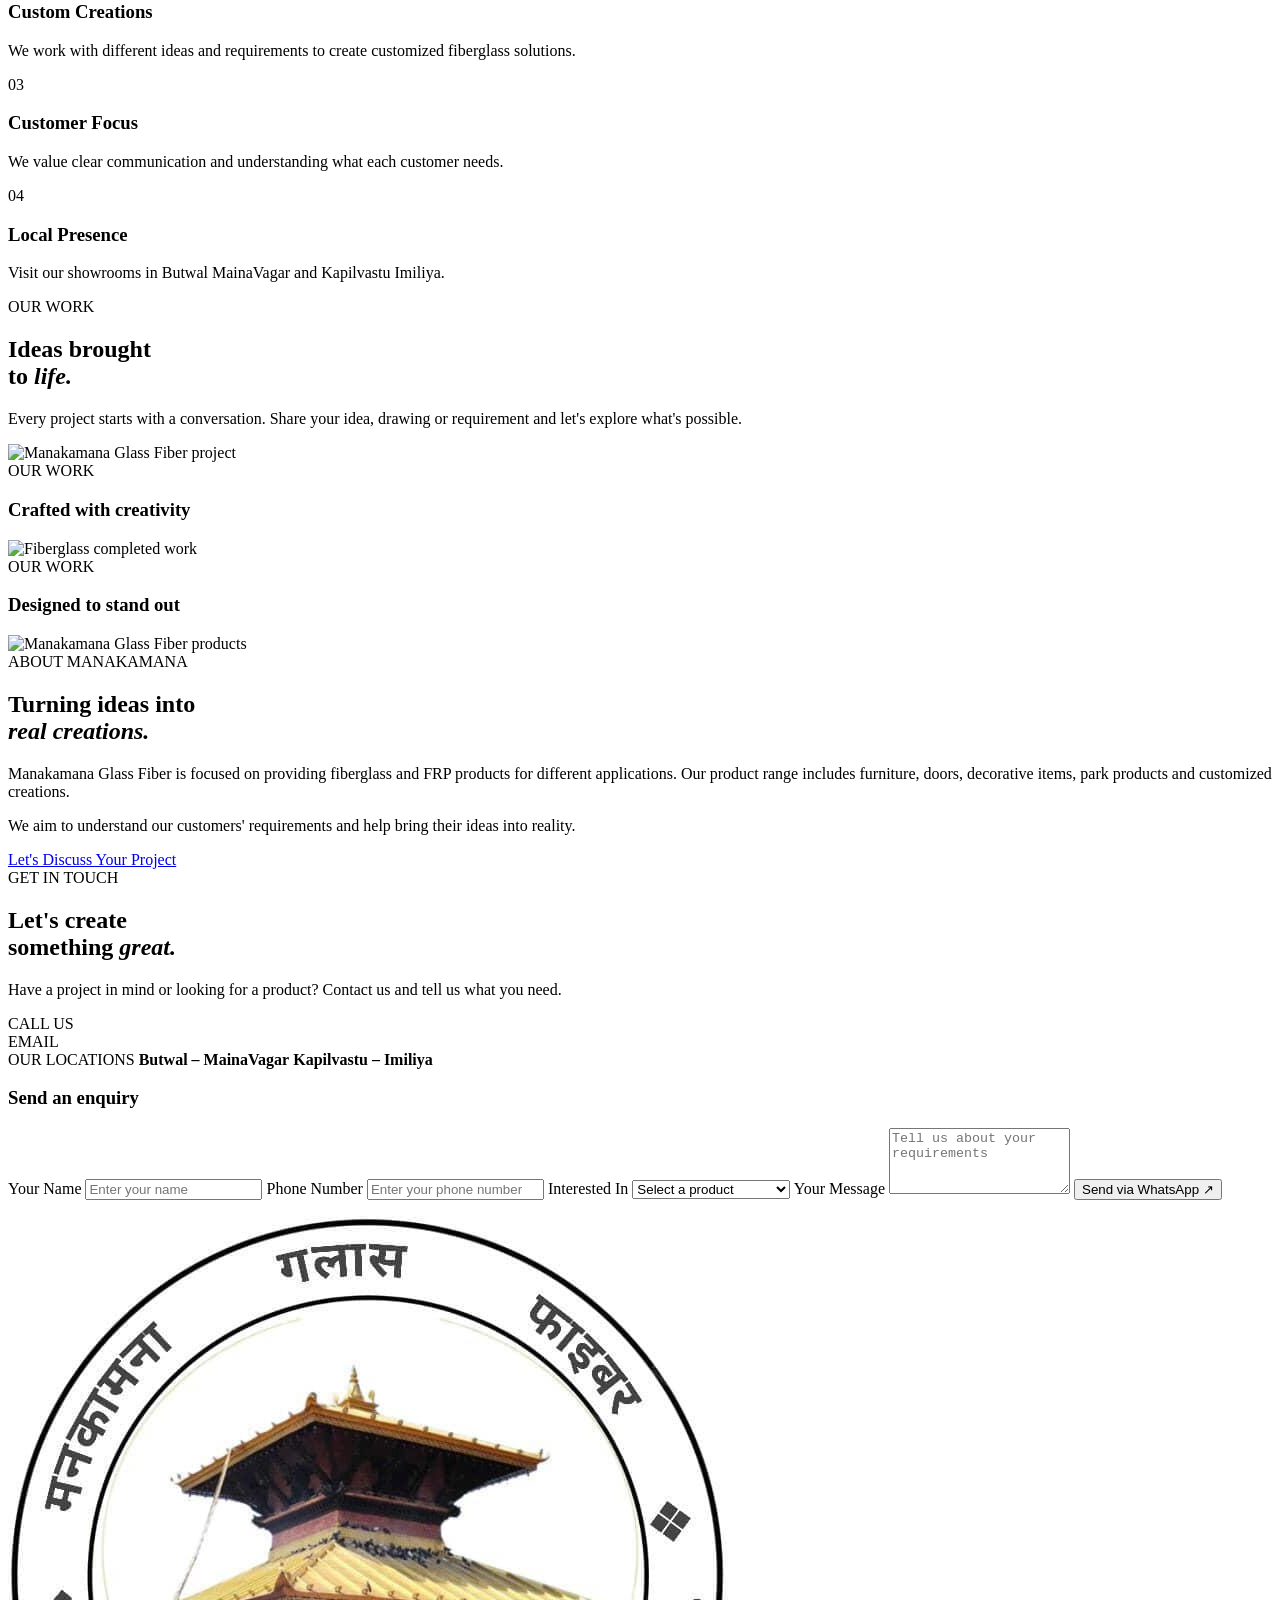
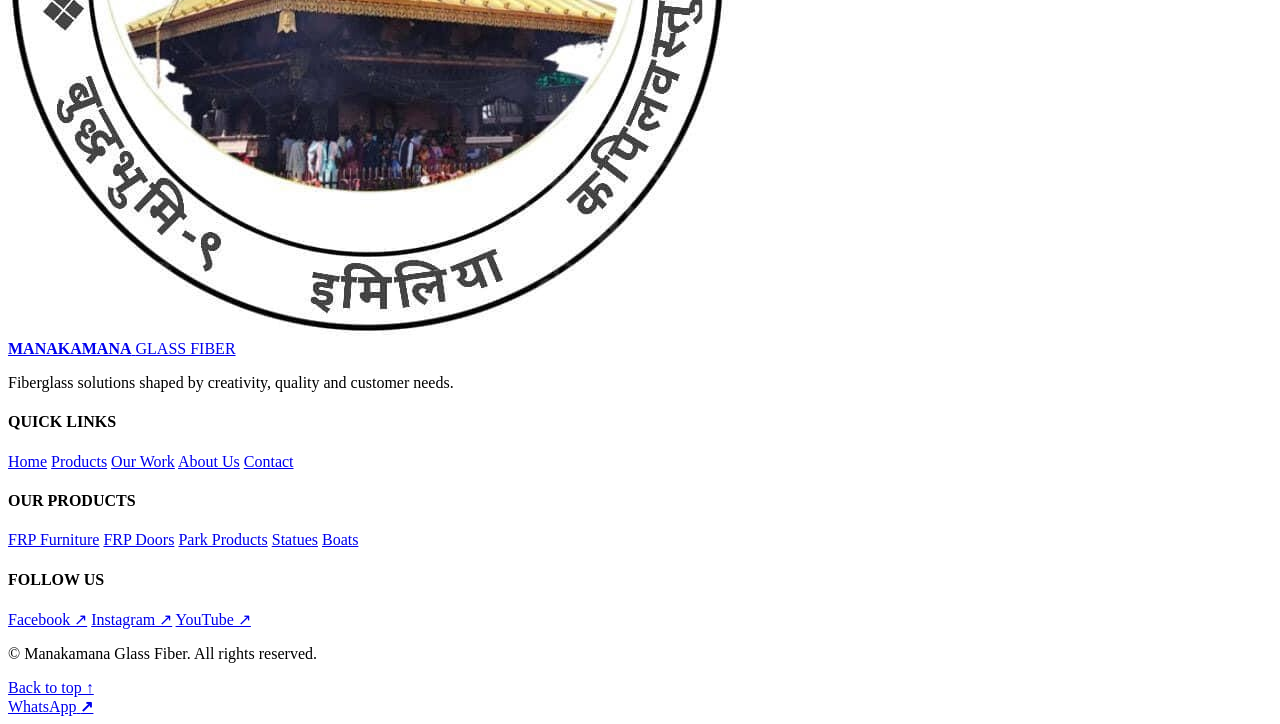
==== commit 1ec6cac2: "Update index.html" ====
--- a/index.html
+++ b/index.html
@@ -1,373 +1,690 @@
 <!DOCTYPE html>
- <html lang="en">
- <head> <meta charset="UTF-8" /> 
-<meta name="viewport"
- content="width=device-width, initial-scale=1.0" /> 
-<title>Best Glass Fiber Company in Nepal | Manakamana Glass Fiber</title>
-  <meta name="keywords" content="Manakamana Glass Fiber, FRP Nepal, Fiber Works Nepal, Fiberglass Nepal, FRP doors, fiber statues" />
-  <meta name="description" content="Leading glass fiber company in Nepal providing fiberglass (FRP) products like fiber doors, tanks, roofing sheets, and custom solutions.">
-  <meta name="author" content="Manakamana Glass Fiber" />
-  <meta name="google-site-verification" content="ISjshIAWrfV8beKKimIus9hTiNmr8MGzmc7Oz-v97TQ" />
- <link rel="icon" href="favicon.ico" type="image/x-icon">
-  <link rel="canonical" href="https://manakamanaglassfiber.com.np/">
-  <style>
- @import url('https://fonts.googleapis.com/css2?family=Poppins:wght@400;600;700&display=swap');
- html { 
-scroll-behavior: smooth;
- } 
-body { 
-font-family: 'Poppins', sans-serif;
- margin: 0; 
-padding: 0; 
-background-color: #f5f8fa;
- color: #333; 
-}
- header {
- background: linear-gradient(135deg, #004d66, #0099cc);
- color: white;
- text-align: center;
- padding: 50px 20px; 
-box-shadow: 0 3px 10px rgba(0, 0, 0, 0.2); } 
-header img {
- width: 120px;
- height: 120px;
- border-radius: 50%;
- border: 3px solid white; 
-margin-bottom: 15px; 
-transition: transform 0.3s ease; } 
-header img:hover {
- transform: scale(1.08); }
-nav { background-color: #006680; display: flex;
- justify-content: center; 
-flex-wrap: wrap;
- box-shadow: 0 2px 5px rgba(0, 0, 0, 0.2); }
-nav a {
- color: white;
- padding: 14px 22px;
- text-decoration: none;
- font-weight: 600; 
-text-transform: uppercase;
-transition: background 0.3s;
-}
-nav a:hover {
- background-color: #0099cc; 
-}
- section {
- padding: 60px 20px; 
-max-width: 1200px;
- margin: auto; 
-animation: fadeInUp 0.8s ease; }
- h2 { 
-color: #004d66; 
-text-align: center; 
-margin-bottom: 40px; 
-font-size: 2em;
- position: relative; }
-h2::after { 
-content: ''; 
-display: block; 
-width: 80px;
- height: 4px;
- background: #0099cc;
- margin: 10px auto 0;
- border-radius: 2px; }
-/* Services */ 
-.services { 
-display: grid;
- grid-template-columns: repeat(auto-fit, minmax(270px, 1fr));
- gap: 30px;
- }
- .service {
- background-color: white;
- border-radius: 20px;
- padding: 30px 20px;
- text-align: center; 
-box-shadow: 0 4px 15px rgba(0, 0, 0, 0.1);
- transition: all 0.4s ease;
- position: relative;
- overflow: hidden;
- }
-.service:hover {
- transform: translateY(-10px); 
-box-shadow: 0 10px 25px rgba(0, 0, 0, 0.15); 
-}
-.service-icon { 
-font-size: 45px;
- margin-bottom: 15px;
- color: #0099cc;
- background: linear-gradient(135deg, #e0f7fa, #b2ebf2); 
-padding: 20px;
- border-radius: 50%;
- display: inline-block;
- transition: transform 0.3s;
- }
-.service:hover .service-icon {
- transform: rotate(10deg) scale(1.1);
- }
- .service h3 { 
-color: #004d66;
- font-size: 1.2em;
- margin-bottom: 10px;
- }
-.service p { 
-color: #555; 
-font-size: 0.95em;
- }
- /* About */
- #about p { 
-max-width: 900px;
- margin: auto; 
-text-align: center;
- font-size: 1em;
- line-height: 1.7; 
-color: #444;
- }
-/* Projects */
- .projects { 
-display: grid; 
-grid-template-columns: repeat(auto-fit, minmax(260px, 1fr));
- gap: 25px;
- justify-content: center; 
-} 
-.project-box { 
-width: 100%;
- height: 200px;
- border-radius: 15px; 
-overflow: hidden;
- box-shadow: 0 3px 10px rgba(0, 0, 0, 0.1);
- transition: transform 0.3s ease;
- position: relative; 
-}
-.project-box:hover { 
-transform: scale(1.05);
- }
- .projects img { 
-width: 100%; 
-height: 100%; 
-object-fit: cover; 
-border-radius: 15px; 
-}
- /* Why Us */
- .why-us {
- background-color: #e0f7fa;
- padding: 50px; 
-border-radius: 15px;
- box-shadow: 0 3px 10px rgba(0, 0, 0, 0.1); 
-}
-.why-us ul { 
-list-style-type: "✨ "; 
-padding-left: 20px;
- font-size: 1.05em;
- line-height: 1.8;
- color: #004d66; 
-} 
-/* Map */
- .map-container {
- display: flex;
- flex-wrap: wrap;
- justify-content: space-around;
- gap: 30px;
- }
-iframe { 
-border: 0;
- width: 100%;
- max-width: 500px; 
-height: 300px;
- border-radius: 15px;
- }
- /* Contact */
- .contact {
- background-color: #e6f2ff;
- border-radius: 15px; 
-padding: 30px;
- text-align: center; 
-box-shadow: 0 3px 10px rgba(0, 0, 0, 0.1);
- }
-footer { 
-background-color: #004d66; 
-color: white;
- text-align: center;
- padding: 20px; 
-font-size: 0.9em;
- margin-top: 40px;
- }
- @keyframes fadeInUp { 
-0% {
- opacity: 0;
- transform: translateY(20px);
- }
- 100% {
- opacity: 1;
- transform: translateY(0);
- }
- }
-@media (max-width: 768px) {
- header img {
- width: 90px;
- height: 90px;
- }
- }
- </style>
- </head>
- <body> 
-<header> 
-<img src="logo.jpg.jpg" alt="Manakamana Glass Fiber Logo" />
- <h1>Best Glass Fiber (FRP) Company in Nepal</h1>
- <p>Crafting Excellence in Fiber, Glass & Structural Design</p> 
+<html lang="en">
+<head>
+    <meta charset="UTF-8">
+    <meta name="viewport" content="width=device-width, initial-scale=1.0">
+
+    <title>Manakamana Glass Fiber | Premium FRP Products in Nepal</title>
+
+    <meta name="description" content="Manakamana Glass Fiber provides quality FRP doors, furniture, statues, park products, boats and customized fiberglass solutions in Nepal.">
+
+    <link rel="stylesheet" href="style.css">
+
+    <link rel="preconnect" href="https://fonts.googleapis.com">
+    <link rel="preconnect" href="https://fonts.gstatic.com" crossorigin>
+<link href="https://fonts.googleapis.com/css2?family=DM+Sans:wght@400;500;600;700&family=Playfair+Display:wght@500;600;700&display=swap" rel="stylesheet">
+
+
+
+<!-- Google Search Console Verification -->
+<meta name="google-site-verification" content="ISjshIAWrfV8beKKimIus9hTiNmr8MGzmc7Oz-v97TQ">
+
+<!-- Canonical URL -->
+<link rel="canonical" href="https://manakamanaglassfiber.com.np/">
+
+<!-- Favicon -->
+<link rel="icon" href="favicon.ico" type="image/x-icon">
+
+
+  </head>
+
+<body>
+
+<!-- HEADER -->
+
+<header class="header">
+    <div class="container nav-container">
+
+        <a href="#home" class="logo">
+            <img src="logo.jpeg" alt="Manakamana Glass Fiber Logo">
+            <div>
+                <strong>MANAKAMANA</strong>
+                <span>GLASS FIBER</span>
+            </div>
+        </a>
+
+        <button class="menu-toggle" id="menuToggle" aria-label="Open navigation">
+            ☰
+        </button>
+
+        <nav class="nav" id="nav">
+            <a href="#home">Home</a>
+            <a href="#products">Products</a>
+            <a href="#projects">Our Work</a>
+            <a href="#about">About Us</a>
+            <a href="#contact" class="nav-button">Get a Quote</a>
+        </nav>
+
+    </div>
 </header>
-<nav>
- <a href="#services">Services</a> 
-<a href="#about">About Us</a>
- <a href="#projects">Projects</a>
- <a href="#whyus">Why Choose Us</a> 
-<a href="#branches">Branches</a>
- <a href="#contact">Contact</a> 
-</nav>
- <!-- Services --> 
-<section id="services"> 
-<h2>Our Services</h2> 
-<div class="services"> 
-<div class="service"> 
-<div class="service-icon">🏫</div>
- <h3>School Furniture</h3> <p>Modern, ergonomic and durable fiber furniture for classrooms and campuses.</p> 
-</div>
-<div class="service">
- <div class="service-icon">🛶</div>
- <h3>Boat Manufacturing</h3>
- <p>Strong, lightweight FRP boats — custom-built for durability, design and performance.</p> 
-</div>
- <div class="service">
- <div class="service-icon">🪑</div> 
-<h3>Park Items</h3> 
-<p>Beautiful and long-lasting FRP benches, swings, and play structures for parks and public spaces.</p> 
-</div>
- <div class="service"> 
-<div class="service-icon">🏟️</div> 
-<h3>Stadium Chairs</h3>
- <p>Comfortable, weatherproof FRP stadium seating designed for large events and arenas.</p>
- </div>
-<div class="service">
- <div class="service-icon">🗑️</div>
- <h3>Environmental Dustbins</h3>
- <p>Durable, eco-friendly FRP dustbins for public and industrial waste management.</p>
- </div>
- <div class="service">
- <div class="service-icon">🗿</div>
- <h3>Statues & Decorative Art</h3>
- <p>Beautiful handcrafted fiber statues and art pieces built to last generations.</p>
- </div>
- <div class="service"> 
-<div class="service-icon">🏠</div>
- <h3>Home & Office Interiors</h3>
- <p>Stylish FRP interior design elements — elegant, durable, and modern.</p>
- </div>
-<div class="service">
- <div class="service-icon">🚪</div> 
-<h3>FRP Doors & Structures</h3> 
-<p>Weather-resistant, lightweight, and aesthetic FRP doors for all environments.</p>
- </div>
- <div class="service">
- <div class="service-icon">💧</div>
- <h3>Water & Chemical Tanks</h3>
- <p>Leak-proof FRP tanks ideal for water, chemical, and industrial storage.</p> 
-</div>
- </div>
- </section>
-<!-- About --> 
-<section id="about"> 
-<h2>About Us</h2>
-<p>
-Manakamana Glass Fiber is a leading glass fiber company in Nepal specializing in high-quality fiberglass (FRP) products. We manufacture fiber doors, water tanks, boats, park items, and custom FRP structures for homes, schools, and industries across Nepal. With branches in Butwal and Kapilvastu, we are a trusted fiberglass supplier in Nepal.
-</p>
- </section>
-<!-- Projects -->
- <section id="projects"> 
-<h2>Our Completed Projects</h2>
- <p style="text-align:center;">Some of our completed works across Nepal:</p>
- <div class="projects">
- <div class="project-box">
- <img src="project1.jpg.jpg" alt="FRP Doors Project">
- </div>
- <div class="project-box">
- <img src="project2.jpg.jpg" alt="Park Bench Project"> 
-</div>
- <div class="project-box">
- <img src="project3.jpg.jpg" alt="Boat Manufacturing Project"> 
-</div>
- <div class="project-box">
- <img src="project4.jpg" alt="Dustbin Installation">
- </div>
- <div class="project-box">
- <img src="project5.jpg" alt="Dustbin Installation">
- </div>
-<div class="project-box"> 
-<img src="project6.jpg" alt="Dustbin Installation">
- </div>
- <div class="project-box"> 
-<img src="project7.jpg" alt="Dustbin Installation">
- </div>
- </section>
-<!-- Why Choose Us -->
- <section id="whyus" class="why-us"> 
-<h2>Why Choose Us</h2> 
-<ul>
- <li>Years of experience and proven craftsmanship.</li>
- <li>Modern, luxury-grade FRP and glass materials.</li>
- <li>Affordable pricing with unmatched quality.</li>
- <li>Timely project delivery and excellent support.</li> 
-<li>Creative designs tailored to your style.</li> 
-<li>Trusted by leading institutions and builders in Nepal.</li>
- </ul>
- </section>
-<!-- Branches --> 
-<section id="branches">
- <h2>Our Branches</h2>
- <div class="map-container">
- <div> 
-<h3>Head Office - Kapilvastu, Imliya</h3>
- <iframe src="https://www.google.com/maps?q=Imliya,+Kapilvastu,+Nepal&output=embed">
-</iframe> 
-</div>
- <div> 
-<h3>Branch Office - Butwal, Mainavagar</h3> 
-<iframe src="https://www.google.com/maps?q=Mainavagar,+Butwal,+Nepal&output=embed">
-</iframe>
- </div>
- </div>
- </section>
-<!-- Contact -->
- <section id="contact">
- <h2>Contact Us</h2>
- <div class="contact"> 
-<p><strong>Phone:</strong> 9857071375 9849275745 </p> 
-<p><strong>Email:</strong> manakamanaglassfiber@gmail.com</p> 
-<p>Visit any of our branches or contact us anytime for inquiries and quotations.</p>
- </div> 
-</section>
-<footer> 
- <h2>Our Articles</h2>
-<ul>
-<li><a href="what-is-glass-fiber.html">What is Glass Fiber?</a></li>
-<li><a href="uses-of-fiberglass-nepal.html">Uses of Fiberglass in Nepal</a></li>
-<li><a href="frp-vs-steel.html">FRP vs Steel</a></li>
-<li><a href="benefits-of-fiber-doors.html">Benefits of Fiber Doors</a></li>
-<li><a href="why-fiberglass-is-durable.html">Why Fiberglass is Durable</a></li>
-</ul>
-<p>&copy; 2025 Manakamana Glass Fiber | Designed by Prashant Nepal</p>
- </footer>
- </body>
- </html>
-
-
-
-
-
-
-
-
-
-
-
-
-
-
+
+
+<!-- HERO SECTION -->
+
+<section class="hero" id="home">
+
+    <div class="hero-overlay"></div>
+
+    <div class="container hero-content">
+
+        <div class="eyebrow">
+            <span></span> QUALITY FIBERGLASS SOLUTIONS
+        </div>
+
+        <h1>
+            Strong ideas.<br>
+            <em>Stronger</em> creations.
+        </h1>
+
+        <p>
+            From modern FRP furniture to customized fiberglass
+            creations, we bring ideas to life with quality,
+            creativity and craftsmanship.
+        </p>
+
+        <div class="hero-buttons">
+            <a href="#products" class="btn btn-gold">Explore Products</a>
+            <a href="#contact" class="btn btn-outline">Contact Us</a>
+        </div>
+
+        <div class="hero-bottom">
+            <span>BUILT WITH QUALITY</span>
+            <span>DESIGNED FOR DURABILITY</span>
+            <span>MADE WITH CREATIVITY</span>
+        </div>
+
+    </div>
+</section>
+
+
+<!-- TRUST STRIP -->
+
+<section class="trust-strip">
+    <div class="container trust-grid">
+        <span>RESIDENTIAL</span>
+        <span>COMMERCIAL</span>
+        <span>INDUSTRIAL</span>
+        <span>PUBLIC SPACES</span>
+    </div>
+</section>
+
+
+<!-- INTRO SECTION -->
+
+<section class="intro section">
+    <div class="container intro-grid">
+
+        <div>
+            <div class="eyebrow"><span></span> WHO WE ARE</div>
+
+            <h2>
+                Creating quality.<br>
+                Building <em>possibilities.</em>
+            </h2>
+        </div>
+
+        <div class="intro-text">
+            <p>
+                Manakamana Glass Fiber specializes in fiberglass
+                and FRP products designed for different needs.
+                From functional furniture to decorative creations,
+                we focus on quality, practical design and
+                customer satisfaction.
+            </p>
+
+            <a href="#about" class="text-link">Discover Our Company ↗</a>
+        </div>
+
+    </div>
+</section>
+
+
+<!-- PRODUCTS SECTION -->
+
+<section class="products section" id="products">
+
+    <div class="container">
+
+        <div class="section-heading">
+
+            <div>
+                <div class="eyebrow"><span></span> OUR PRODUCTS</div>
+                <h2>Explore our <em>collection.</em></h2>
+            </div>
+
+            <p>
+                Discover our range of fiberglass products
+                created for homes, businesses and public spaces.
+            </p>
+
+        </div>
+
+
+        <div class="filter-row" id="productFilters">
+
+            <button class="filter-btn active" data-filter="all">All Products</button>
+            <button class="filter-btn" data-filter="outdoor">Outdoor</button>
+            <button class="filter-btn" data-filter="furniture">Furniture</button>
+            <button class="filter-btn" data-filter="parks">Park Items</button>
+            <button class="filter-btn" data-filter="statue">Statues</button>
+            <button class="filter-btn" data-filter="boat">Boats</button>
+            <button class="filter-btn" data-filter="decor">Decorative</button>
+
+        </div>
+
+
+        <div class="product-grid">
+
+            <div class="product-card" data-category="outdoor">
+                <div class="product-image">
+                    <img src="outdoorgym.jpeg" alt="Outdoor gym equipment">
+                </div>
+                <div class="product-info">
+                    <span>OUTDOOR</span>
+                    <h3>Outdoor Gym Equipment</h3>
+                </div>
+            </div>
+
+
+            <div class="product-card" data-category="furniture">
+                <div class="product-image">
+                    <img src="furniture 2.jpeg" alt="Fiberglass furniture">
+                </div>
+                <div class="product-info">
+                    <span>FURNITURE</span>
+                    <h3>Fiberglass Furniture</h3>
+                </div>
+            </div>
+
+
+            <div class="product-card" data-category="parks">
+                <div class="product-image">
+                    <img src="park item 1.jpeg" alt="Park equipment">
+                </div>
+                <div class="product-info">
+                    <span>PUBLIC SPACES</span>
+                    <h3>Park Products</h3>
+                </div>
+            </div>
+
+
+            <div class="product-card" data-category="statue">
+                <div class="product-image">
+                    <img src="statue1.jpeg" alt="Fiberglass statue">
+                </div>
+                <div class="product-info">
+                    <span>ART & DESIGN</span>
+                    <h3>Custom Statues</h3>
+                </div>
+            </div>
+
+
+            <div class="product-card" data-category="boat">
+                <div class="product-image">
+                    <img src="boat.jpeg" alt="Fiberglass boat">
+                </div>
+                <div class="product-info">
+                    <span>MARINE</span>
+                    <h3>Fiberglass Boats</h3>
+                </div>
+            </div>
+
+
+            <div class="product-card" data-category="statue">
+                <div class="product-image">
+                    <img src="gautam1.jpeg" alt="Gautam Buddha statue">
+                </div>
+                <div class="product-info">
+                    <span>ART & DESIGN</span>
+                    <h3>Buddha Creations</h3>
+                </div>
+            </div>
+
+
+            <div class="product-card" data-category="statue">
+                <div class="product-image">
+                    <img src="gautam2.jpeg" alt="Buddha fiberglass artwork">
+                </div>
+                <div class="product-info">
+                    <span>ART & DESIGN</span>
+                    <h3>Decorative Buddha</h3>
+                </div>
+            </div>
+
+
+            <div class="product-card" data-category="statue">
+                <div class="product-image">
+                    <img src="gautam 3.jpeg" alt="Buddha statue">
+                </div>
+                <div class="product-info">
+                    <span>ART & DESIGN</span>
+                    <h3>Buddha Statues</h3>
+                </div>
+            </div>
+
+
+            <div class="product-card" data-category="furniture">
+                <div class="product-image">
+                    <img src="furniture1.jpeg" alt="FRP furniture">
+                </div>
+                <div class="product-info">
+                    <span>FURNITURE</span>
+                    <h3>Modern Furniture</h3>
+                </div>
+            </div>
+
+
+            <div class="product-card" data-category="other">
+                <div class="product-image">
+                    <img src="chair.jpeg" alt="Fiberglass chair">
+                </div>
+                <div class="product-info">
+                    <span>SEATING</span>
+                    <h3>FRP Chairs</h3>
+                </div>
+            </div>
+
+
+            <div class="product-card" data-category="parks">
+                <div class="product-image">
+                    <img src="crocodilemouth.jpeg" alt="Crocodile themed park product">
+                </div>
+                <div class="product-info">
+                    <span>PARK ITEMS</span>
+                    <h3>Creative Park Designs</h3>
+                </div>
+            </div>
+
+
+            <div class="product-card" data-category="parks">
+                <div class="product-image">
+                    <img src="deer.jpeg" alt="Deer fiberglass model">
+                </div>
+                <div class="product-info">
+                    <span>PARK ITEMS</span>
+                    <h3>Animal Models</h3>
+                </div>
+            </div>
+
+
+            <div class="product-card" data-category="decor">
+                <div class="product-image">
+                    <img src="design.jpeg" alt="Decorative fiberglass design">
+                </div>
+                <div class="product-info">
+                    <span>DECORATIVE</span>
+                    <h3>Custom Designs</h3>
+                </div>
+            </div>
+
+
+            <div class="product-card" data-category="statue">
+                <div class="product-image">
+                    <img src="hulk.jpeg" alt="Character statue">
+                </div>
+                <div class="product-info">
+                    <span>ART & DESIGN</span>
+                    <h3>Character Models</h3>
+                </div>
+            </div>
+
+
+            <div class="product-card" data-category="decor">
+                <div class="product-image">
+                    <img src="fountain.jpeg" alt="Fiberglass fountain">
+                </div>
+                <div class="product-info">
+                    <span>DECORATIVE</span>
+                    <h3>Decorative Fountains</h3>
+                </div>
+            </div>
+
+
+            <div class="product-card" data-category="decor">
+                <div class="product-image">
+                    <img src="mouth.jpeg" alt="Decorative fiberglass artwork">
+                </div>
+                <div class="product-info">
+                    <span>DECORATIVE</span>
+                    <h3>Custom Fiberglass Art</h3>
+                </div>
+            </div>
+
+
+            <div class="product-card" data-category="statue">
+                <div class="product-image">
+                    <img src="murti.jpeg" alt="Fiberglass murti">
+                </div>
+                <div class="product-info">
+                    <span>ART & DESIGN</span>
+                    <h3>Decorative Murtis</h3>
+                </div>
+            </div>
+
+        </div>
+
+    </div>
+</section>
+
+
+<!-- WHY CHOOSE US -->
+
+<section class="why-section section">
+
+    <div class="container">
+
+        <div class="section-heading">
+            <div>
+                <div class="eyebrow"><span></span> THE MANAKAMANA DIFFERENCE</div>
+                <h2>Why choose <em>us?</em></h2>
+            </div>
+
+            <p>
+                We bring together creativity, practical solutions
+                and a customer-focused approach to every project.
+            </p>
+        </div>
+
+
+        <div class="why-grid">
+
+            <div class="why-card">
+                <div class="why-number">01</div>
+                <h3>Product Variety</h3>
+                <p>
+                    A diverse range of fiberglass products
+                    for residential, commercial and public use.
+                </p>
+            </div>
+
+
+            <div class="why-card">
+                <div class="why-number">02</div>
+                <h3>Custom Creations</h3>
+                <p>
+                    We work with different ideas and requirements
+                    to create customized fiberglass solutions.
+                </p>
+            </div>
+
+
+            <div class="why-card">
+                <div class="why-number">03</div>
+                <h3>Customer Focus</h3>
+                <p>
+                    We value clear communication and understanding
+                    what each customer needs.
+                </p>
+            </div>
+
+
+            <div class="why-card">
+                <div class="why-number">04</div>
+                <h3>Local Presence</h3>
+                <p>
+                    Visit our showrooms in Butwal MainaVagar
+                    and Kapilvastu Imiliya.
+                </p>
+            </div>
+
+        </div>
+
+    </div>
+</section>
+
+
+<!-- OUR WORK -->
+
+<section class="projects-section section" id="projects">
+
+    <div class="container">
+
+        <div class="section-heading project-heading">
+
+            <div>
+                <div class="eyebrow"><span></span> OUR WORK</div>
+                <h2>Ideas brought<br>to <em>life.</em></h2>
+            </div>
+
+            <p>
+                Every project starts with a conversation.
+                Share your idea, drawing or requirement
+                and let's explore what's possible.
+            </p>
+
+        </div>
+
+
+        <div class="project-grid">
+
+            <div class="project-card project-main">
+                <img src="ourwork1.jpeg" alt="Manakamana Glass Fiber project">
+                <div class="project-caption">
+                    <span>OUR WORK</span>
+                    <h3>Crafted with creativity</h3>
+                </div>
+            </div>
+
+
+            <div class="project-card">
+                <img src="ourwork3.jpeg" alt="Fiberglass completed work">
+                <div class="project-caption">
+                    <span>OUR WORK</span>
+                    <h3>Designed to stand out</h3>
+                </div>
+            </div>
+
+        </div>
+
+    </div>
+</section>
+
+
+<!-- ABOUT -->
+
+<section class="about-section section" id="about">
+
+    <div class="container about-grid">
+
+        <div class="about-image">
+            <img src="krishna.jpeg" alt="Manakamana Glass Fiber products">
+        </div>
+
+
+        <div class="about-content">
+
+            <div class="eyebrow"><span></span> ABOUT MANAKAMANA</div>
+
+            <h2>
+                Turning ideas into<br>
+                <em>real creations.</em>
+            </h2>
+
+            <p>
+                Manakamana Glass Fiber is focused on providing
+                fiberglass and FRP products for different
+                applications. Our product range includes
+                furniture, doors, decorative items, park products
+                and customized creations.
+            </p>
+
+            <p>
+                We aim to understand our customers' requirements
+                and help bring their ideas into reality.
+            </p>
+
+            <a href="#contact" class="btn btn-gold">Let's Discuss Your Project</a>
+
+        </div>
+
+    </div>
+</section>
+
+
+<!-- CONTACT -->
+
+<section class="contact-section section" id="contact">
+
+    <div class="container contact-grid">
+
+        <div class="contact-info">
+
+            <div class="eyebrow"><span></span> GET IN TOUCH</div>
+
+            <h2>
+                Let's create<br>
+                something <em>great.</em>
+            </h2>
+
+            <p>
+                Have a project in mind or looking for a product?
+                Contact us and tell us what you need.
+            </p>
+
+
+            <div class="contact-detail">
+                <span>CALL US</span>
+                <strong data-business-phone></strong>
+            </div>
+
+
+            <div class="contact-detail">
+                <span>EMAIL</span>
+                <strong data-business-email></strong>
+            </div>
+
+
+            <div class="contact-detail">
+                <span>OUR LOCATIONS</span>
+                <strong>Butwal – MainaVagar</strong>
+                <strong>Kapilvastu – Imiliya</strong>
+            </div>
+
+        </div>
+
+
+        <form class="enquiry-form" id="enquiryForm">
+
+            <h3>Send an enquiry</h3>
+
+            <label for="customerName">Your Name</label>
+            <input type="text" id="customerName" placeholder="Enter your name" required>
+
+
+            <label for="customerPhone">Phone Number</label>
+            <input type="tel" id="customerPhone" placeholder="Enter your phone number" required>
+
+
+            <label for="productType">Interested In</label>
+            <select id="productType" required>
+                <option value="">Select a product</option>
+                <option>FRP Doors</option>
+                <option>Furniture</option>
+                <option>Park Products</option>
+                <option>Statues</option>
+                <option>Boats</option>
+                <option>Water Tanks</option>
+                <option>Other / Custom Project</option>
+            </select>
+
+
+            <label for="projectMessage">Your Message</label>
+            <textarea id="projectMessage" rows="4" placeholder="Tell us about your requirements"></textarea>
+
+
+            <button type="submit" class="btn btn-gold form-button">
+                Send via WhatsApp ↗
+            </button>
+
+            <p id="formStatus" class="form-status" aria-live="polite"></p>
+
+        </form>
+
+    </div>
+</section>
+
+
+<!-- FOOTER -->
+
+<footer class="footer">
+
+    <div class="container footer-grid">
+
+        <div class="footer-brand">
+
+            <a href="#home" class="logo footer-logo">
+                <img src="logo.jpeg" alt="Manakamana Glass Fiber Logo">
+                <div>
+                    <strong>MANAKAMANA</strong>
+                    <span>GLASS FIBER</span>
+                </div>
+            </a>
+
+            <p>
+                Fiberglass solutions shaped by creativity,
+                quality and customer needs.
+            </p>
+
+        </div>
+
+
+        <div class="footer-links">
+            <h4>QUICK LINKS</h4>
+            <a href="#home">Home</a>
+            <a href="#products">Products</a>
+            <a href="#projects">Our Work</a>
+            <a href="#about">About Us</a>
+            <a href="#contact">Contact</a>
+        </div>
+
+
+        <div class="footer-links">
+            <h4>OUR PRODUCTS</h4>
+            <a href="#products">FRP Furniture</a>
+            <a href="#products">FRP Doors</a>
+            <a href="#products">Park Products</a>
+            <a href="#products">Statues</a>
+            <a href="#products">Boats</a>
+        </div>
+
+
+        <div class="footer-links social-links">
+            <h4>FOLLOW US</h4>
+
+            <!-- Replace # with your actual social media links -->
+            <a href="YOUR_FACEBOOK_URL" target="_blank" rel="noopener">Facebook ↗</a>
+            <a href="YOUR_INSTAGRAM_URL" target="_blank" rel="noopener">Instagram ↗</a>
+            <a href="YOUR_YOUTUBE_URL" target="_blank" rel="noopener">YouTube ↗</a>
+        </div>
+
+    </div>
+
+
+    <div class="container footer-bottom">
+        <p>© <span id="year"></span> Manakamana Glass Fiber. All rights reserved.</p>
+        <a href="#home">Back to top ↑</a>
+    </div>
+
+</footer>
+
+
+<!-- FLOATING WHATSAPP -->
+
+<a href="https://wa.me/9779857071375"
+   class="floating-whatsapp"
+   id="floatingWhatsApp"
+   target="_blank"
+   rel="noopener"
+   aria-label="Chat with us on WhatsApp">
+
+    <span>WhatsApp</span>
+    <strong>↗</strong>
+
+</a>
+
+
+<script src="script.js"></script>
+
+</body>
+</html>
+
